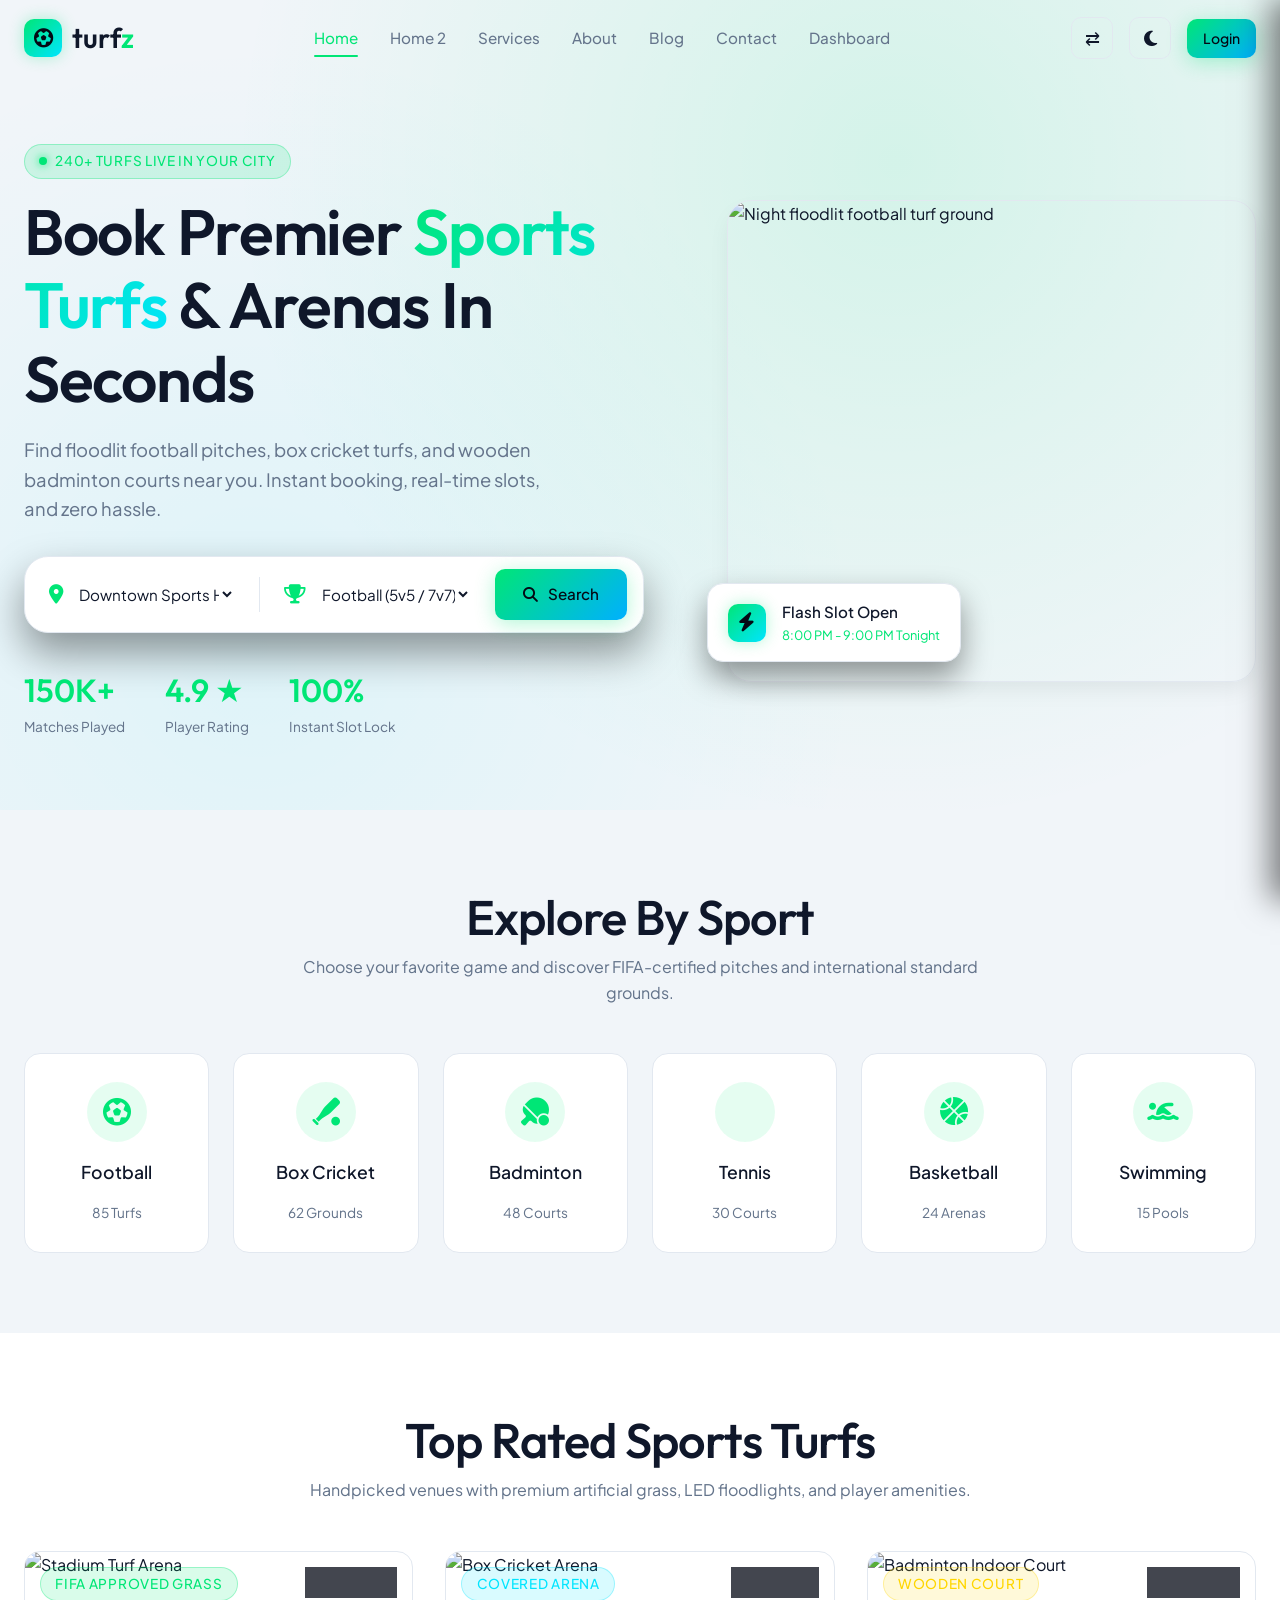
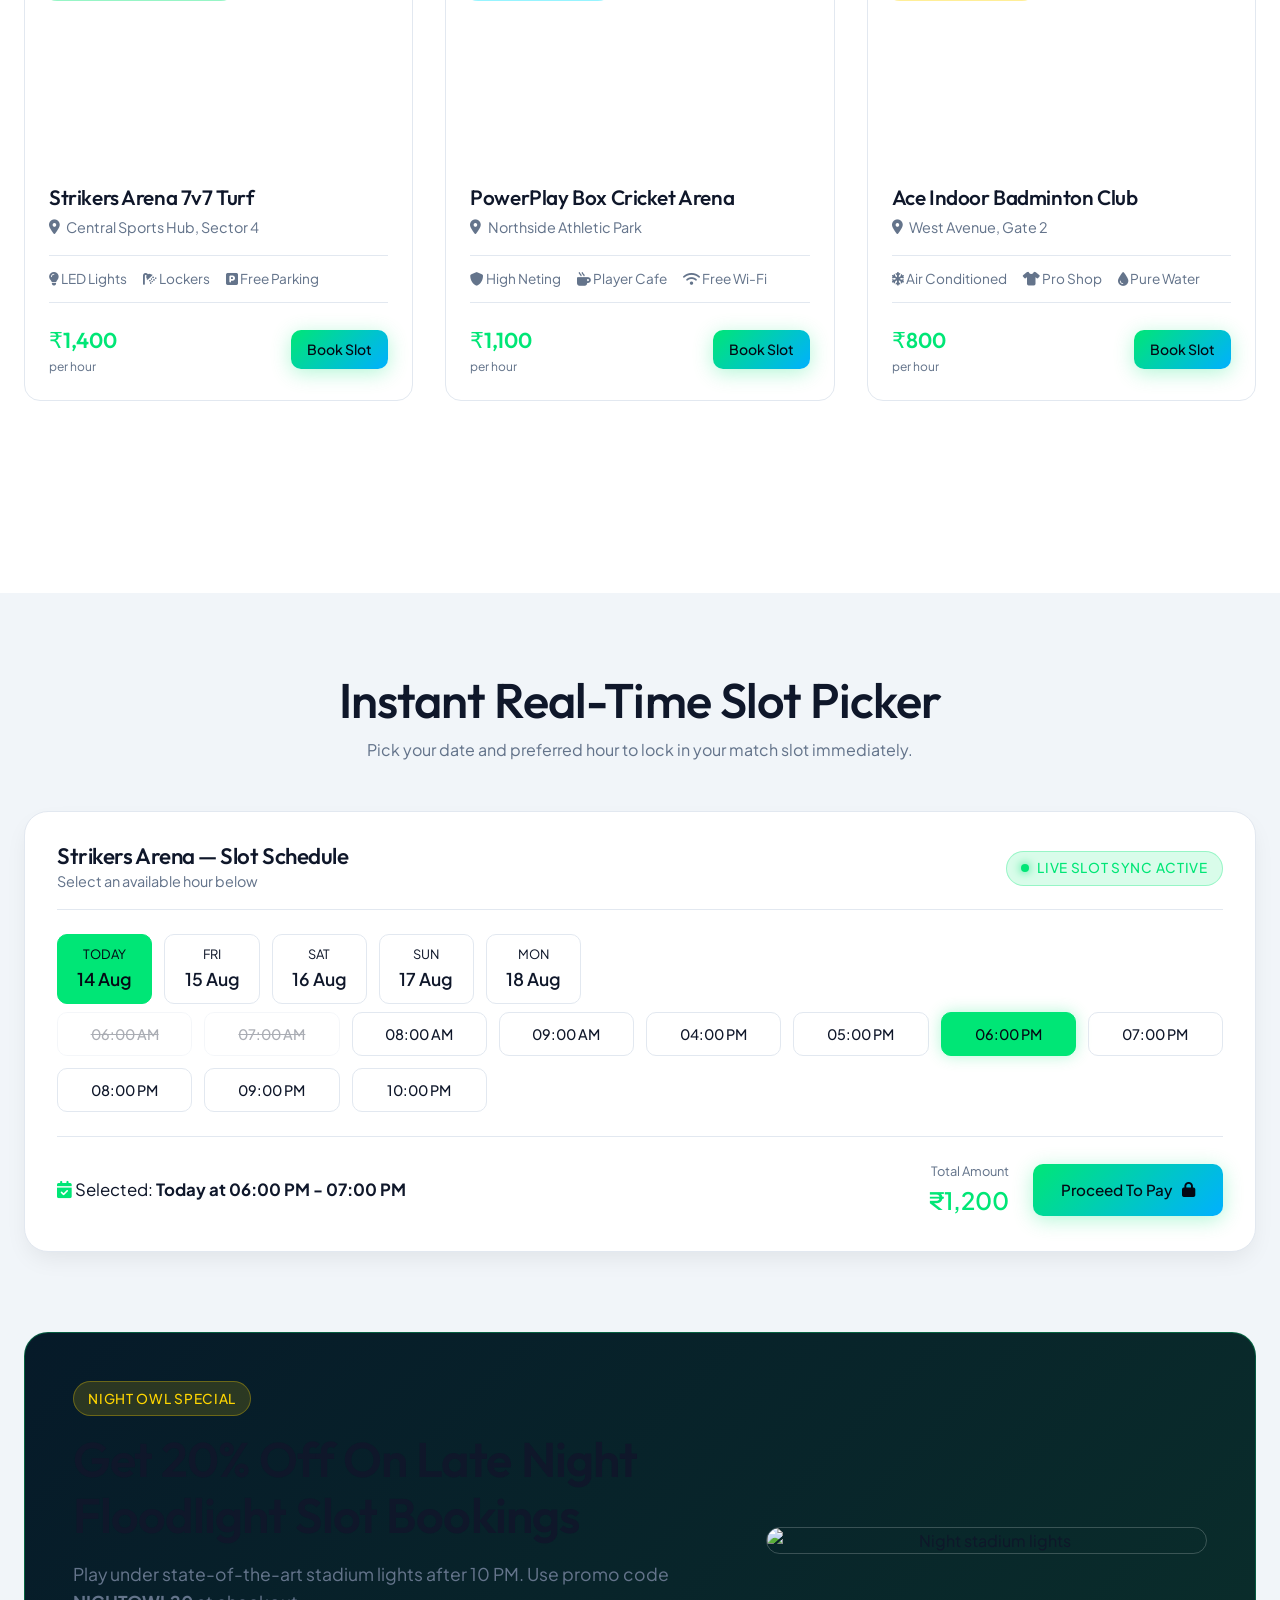
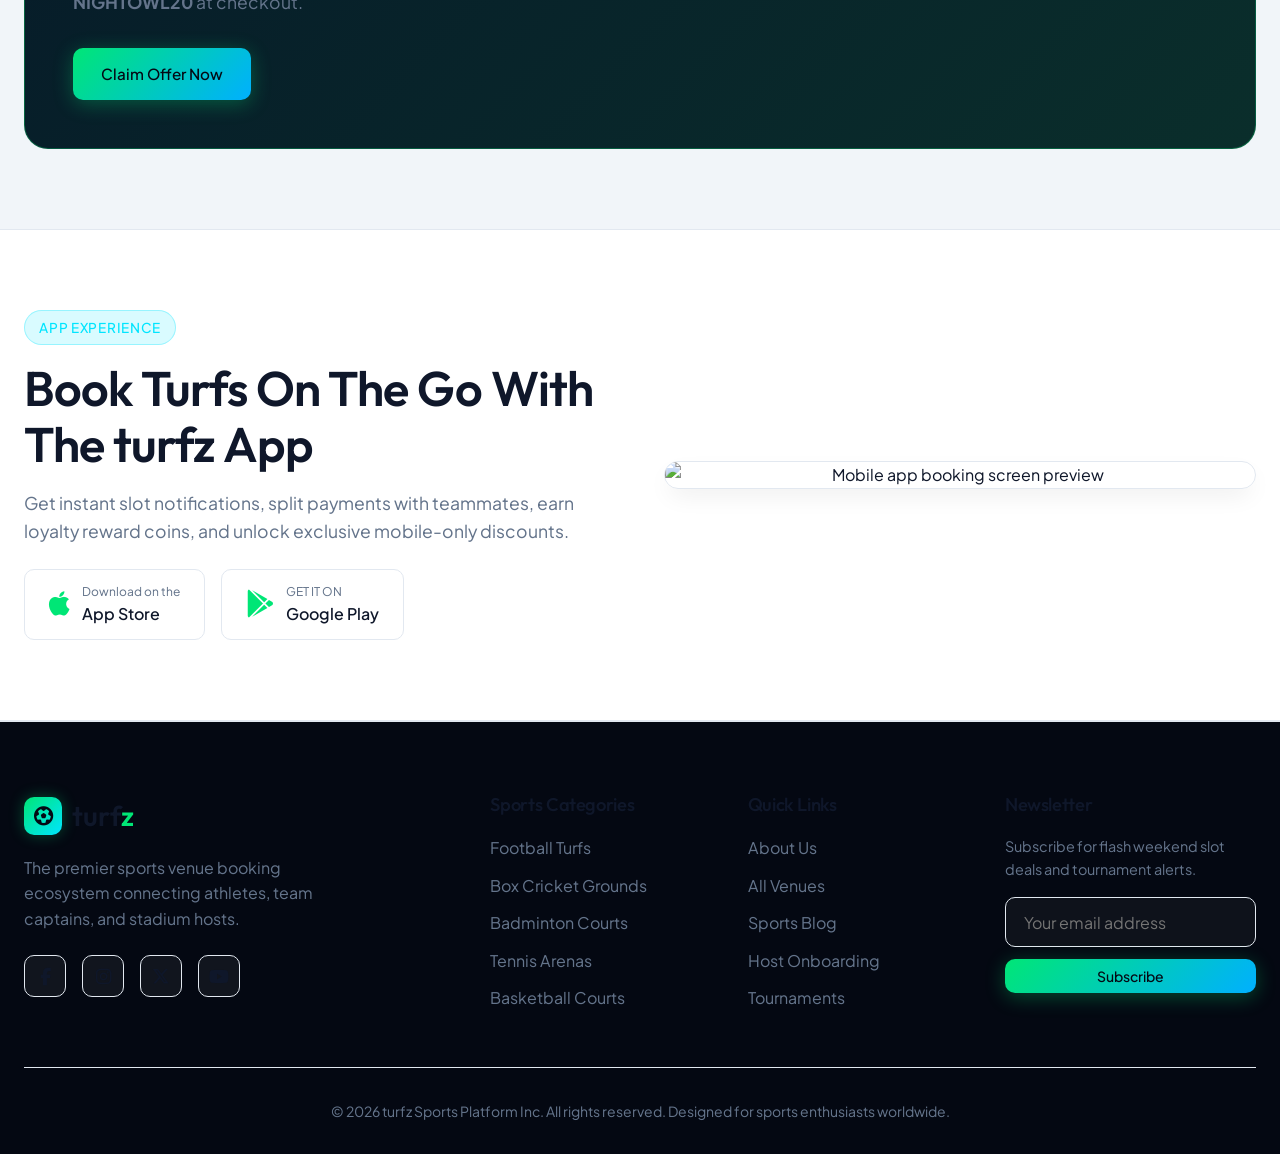
==== index.html @ 3cea8066 "Update about and blog pages with new sections and images" ====
<!DOCTYPE html>
<html lang="en" data-theme="dark">
<head>
  <meta charset="UTF-8">
  <meta name="viewport" content="width=device-width, initial-scale=1.0">
  <title>turfz — Modern Sports Venue & Turf Booking Marketplace</title>
  <meta name="description" content="Book premium sports turfs, football grounds, floodlit cricket arenas, and badminton courts instantly across your city with turfz.">
  <link rel="icon" type="image/svg+xml" href="assets/images/favicon.svg">
  <link rel="stylesheet" href="assets/css/style.css">
  <link rel="stylesheet" href="assets/css/rtl.css">
</head>
<body>

  <!-- ==========================================
       HEADER & NAVBAR (Step 4 & Step 6)
       ========================================== -->
  <header class="header">
    <div class="container navbar">
      <a href="index.html" class="logo">
        <div class="logo-icon"><i class="fa-solid fa-futbol"></i></div>
        <div class="logo-text">turf<span>z</span></div>
      </a>

      <!-- Desktop Nav (>1024px) -->
      <nav class="nav-links">
        <a href="index.html" class="nav-link active">Home</a>
        <a href="home2.html" class="nav-link">Home 2</a>
        <a href="services.html" class="nav-link">Services</a>
        <a href="about.html" class="nav-link">About</a>
        <a href="blog.html" class="nav-link">Blog</a>
        <a href="contact.html" class="nav-link">Contact</a>
        <a href="dashboard.html" class="nav-link">Dashboard</a>
      </nav>

      <!-- Desktop Right Controls -->
      <div class="nav-actions">
        <button class="icon-btn rtl-toggle-btn" aria-label="Toggle RTL Layout" title="Toggle RTL">⇄</button>
        <button class="icon-btn theme-toggle-btn header-theme-toggle" aria-label="Toggle Theme"><i class="fa-solid fa-sun"></i></button>
        <a href="login.html" class="btn btn-primary btn-sm">Login</a>
        <button class="hamburger-toggle" aria-label="Open Navigation Menu"><i class="fa-solid fa-bars"></i></button>
      </div>
    </div>
  </header>

  <!-- Mobile Drawer Overlay & Drawer (<= 1024px) -->
  <div class="drawer-overlay"></div>
  <aside class="mobile-drawer">
    <div class="drawer-header">
      <a href="index.html" class="logo">
        <div class="logo-icon"><i class="fa-solid fa-futbol"></i></div>
        <div class="logo-text">turf<span>z</span></div>
      </a>
      <button class="drawer-close" aria-label="Close Menu"><i class="fa-solid fa-xmark"></i></button>
    </div>

    <nav class="drawer-nav">
      <a href="index.html" class="nav-link active">Home</a>
      <a href="home2.html" class="nav-link">Home 2</a>
      <a href="services.html" class="nav-link">Services</a>
      <a href="about.html" class="nav-link">About</a>
      <a href="blog.html" class="nav-link">Blog</a>
      <a href="contact.html" class="nav-link">Contact</a>
      <a href="dashboard.html" class="nav-link">Dashboard</a>
      <a href="login.html" class="btn btn-primary" style="margin-top: 1rem;">Login</a>
    </nav>

    <div class="drawer-controls">
      <div class="drawer-controls-row">
        <span>RTL Direction</span>
        <button class="icon-btn rtl-toggle-btn">⇄</button>
      </div>
      <div class="drawer-controls-row">
        <span>Theme Mode</span>
        <button class="icon-btn theme-toggle-btn"><i class="fa-solid fa-sun"></i></button>
      </div>
    </div>
  </aside>

  <!-- ==========================================
       HERO SECTION (Step 9.1 & Step 11 Animation)
       ========================================== -->
  <section class="hero-section">
    <div class="container hero-grid">
      <div class="hero-content">
        <div class="badge badge-primary">
          <span class="pulsing-dot"></span> 240+ Turfs Live In Your City
        </div>
        <h1 class="hero-title">Book Premier <span>Sports Turfs</span> & Arenas In Seconds</h1>
        <p class="hero-subtext">Find floodlit football pitches, box cricket turfs, and wooden badminton courts near you. Instant booking, real-time slots, and zero hassle.</p>

        <!-- Search Bar Component -->
        <div class="hero-search-box">
          <div class="search-field">
            <i class="fa-solid fa-location-dot"></i>
            <select aria-label="Select Location">
              <option value="">Select City / Area</option>
              <option value="downtown" selected>Downtown Sports Hub</option>
              <option value="north">North Arena Zone</option>
              <option value="west">Westside Turf Park</option>
              <option value="east">Eastside Stadium</option>
            </select>
          </div>
          <div class="search-divider"></div>
          <div class="search-field">
            <i class="fa-solid fa-trophy"></i>
            <select aria-label="Select Sport">
              <option value="">Select Sport</option>
              <option value="football" selected>Football (5v5 / 7v7)</option>
              <option value="cricket">Box Cricket</option>
              <option value="badminton">Indoor Badminton</option>
              <option value="tennis">Tennis</option>
            </select>
          </div>
          <a href="services.html" class="btn btn-primary"><i class="fa-solid fa-magnifying-glass"></i> Search</a>
        </div>

        <div class="hero-stats">
          <div class="stat-item">
            <div class="stat-number">150K+</div>
            <div class="stat-label">Matches Played</div>
          </div>
          <div class="stat-item">
            <div class="stat-number">4.9 ★</div>
            <div class="stat-label">Player Rating</div>
          </div>
          <div class="stat-item">
            <div class="stat-number">100%</div>
            <div class="stat-label">Instant Slot Lock</div>
          </div>
        </div>
      </div>

      <div class="hero-visual">
        <div class="hero-image-wrapper">
          <img src="https://images.unsplash.com/photo-1574629810360-7efbbe195018?auto=format&fit=crop&w=1000&q=80" alt="Night floodlit football turf ground">
        </div>
        <div class="floating-badge-box">
          <div class="logo-icon"><i class="fa-solid fa-bolt"></i></div>
          <div>
            <div style="font-weight: 540; font-size: 0.95rem;">Flash Slot Open</div>
            <div style="font-size: 0.8rem; color: var(--primary);">8:00 PM - 9:00 PM Tonight</div>
          </div>
        </div>
      </div>
    </div>
  </section>

  <!-- ==========================================
       SPORTS CATEGORIES SECTION
       ========================================== -->
  <section class="section">
    <div class="container">
      <h2 class="section-title">Explore By Sport</h2>
      <p class="section-subtext">Choose your favorite game and discover FIFA-certified pitches and international standard grounds.</p>

      <div class="sports-grid">
        <a href="services.html?sport=football" class="sport-card">
          <div class="sport-icon"><i class="fa-solid fa-futbol"></i></div>
          <div class="sport-name">Football</div>
          <div class="sport-count">85 Turfs</div>
        </a>
        <a href="services.html?sport=cricket" class="sport-card">
          <div class="sport-icon"><i class="fa-solid fa-baseball-bat-ball"></i></div>
          <div class="sport-name">Box Cricket</div>
          <div class="sport-count">62 Grounds</div>
        </a>
        <a href="services.html?sport=badminton" class="sport-card">
          <div class="sport-icon"><i class="fa-solid fa-table-tennis-paddle-ball"></i></div>
          <div class="sport-name">Badminton</div>
          <div class="sport-count">48 Courts</div>
        </a>
        <a href="services.html?sport=tennis" class="sport-card">
          <div class="sport-icon"><i class="fa-solid fa-tennis-ball"></i></div>
          <div class="sport-name">Tennis</div>
          <div class="sport-count">30 Courts</div>
        </a>
        <a href="services.html?sport=basketball" class="sport-card">
          <div class="sport-icon"><i class="fa-solid fa-basketball"></i></div>
          <div class="sport-name">Basketball</div>
          <div class="sport-count">24 Arenas</div>
        </a>
        <a href="services.html?sport=swimming" class="sport-card">
          <div class="sport-icon"><i class="fa-solid fa-person-swimming"></i></div>
          <div class="sport-name">Swimming</div>
          <div class="sport-count">15 Pools</div>
        </a>
      </div>
    </div>
  </section>

  <!-- ==========================================
       FEATURED VENUES SECTION
       ========================================== -->
  <section class="section" style="background: var(--bg-surface);">
    <div class="container">
      <h2 class="section-title">Top Rated Sports Turfs</h2>
      <p class="section-subtext">Handpicked venues with premium artificial grass, LED floodlights, and player amenities.</p>

      <div class="venues-grid">
        <!-- Venue Card 1 -->
        <div class="venue-card">
          <div class="venue-thumb">
            <img src="https://images.unsplash.com/photo-1529900748604-07564a03e7a6?auto=format&fit=crop&w=600&q=80" alt="Stadium Turf Arena">
            <span class="badge badge-primary venue-badge-top">FIFA Approved Grass</span>
            <div class="venue-rating"><i class="fa-solid fa-star"></i> 4.9 (128)</div>
          </div>
          <div class="venue-body">
            <h3 class="venue-title">Strikers Arena 7v7 Turf</h3>
            <div class="venue-location"><i class="fa-solid fa-location-dot"></i> Central Sports Hub, Sector 4</div>
            <div class="venue-specs">
              <span><i class="fa-solid fa-lightbulb"></i> LED Lights</span>
              <span><i class="fa-solid fa-shower"></i> Lockers</span>
              <span><i class="fa-solid fa-square-parking"></i> Free Parking</span>
            </div>
            <div class="venue-footer">
              <div class="venue-price">
                <span class="price-val">₹1,400</span>
                <span class="price-unit">per hour</span>
              </div>
              <a href="dashboard.html" class="btn btn-primary btn-sm">Book Slot</a>
            </div>
          </div>
        </div>

        <!-- Venue Card 2 -->
        <div class="venue-card">
          <div class="venue-thumb">
            <img src="https://images.unsplash.com/photo-1589487391730-58f20eb2c308?auto=format&fit=crop&w=600&q=80" alt="Box Cricket Arena">
            <span class="badge badge-cyan venue-badge-top">Covered Arena</span>
            <div class="venue-rating"><i class="fa-solid fa-star"></i> 4.8 (94)</div>
          </div>
          <div class="venue-body">
            <h3 class="venue-title">PowerPlay Box Cricket Arena</h3>
            <div class="venue-location"><i class="fa-solid fa-location-dot"></i> Northside Athletic Park</div>
            <div class="venue-specs">
              <span><i class="fa-solid fa-shield"></i> High Neting</span>
              <span><i class="fa-solid fa-mug-hot"></i> Player Cafe</span>
              <span><i class="fa-solid fa-wifi"></i> Free Wi-Fi</span>
            </div>
            <div class="venue-footer">
              <div class="venue-price">
                <span class="price-val">₹1,100</span>
                <span class="price-unit">per hour</span>
              </div>
              <a href="dashboard.html" class="btn btn-primary btn-sm">Book Slot</a>
            </div>
          </div>
        </div>

        <!-- Venue Card 3 -->
        <div class="venue-card">
          <div class="venue-thumb">
            <img src="https://images.unsplash.com/photo-1626224583764-f87db24ac4ea?auto=format&fit=crop&w=600&q=80" alt="Badminton Indoor Court">
            <span class="badge badge-volt venue-badge-top">Wooden Court</span>
            <div class="venue-rating"><i class="fa-solid fa-star"></i> 4.9 (160)</div>
          </div>
          <div class="venue-body">
            <h3 class="venue-title">Ace Indoor Badminton Club</h3>
            <div class="venue-location"><i class="fa-solid fa-location-dot"></i> West Avenue, Gate 2</div>
            <div class="venue-specs">
              <span><i class="fa-solid fa-snowflake"></i> Air Conditioned</span>
              <span><i class="fa-solid fa-shirt"></i> Pro Shop</span>
              <span><i class="fa-solid fa-droplet"></i> Pure Water</span>
            </div>
            <div class="venue-footer">
              <div class="venue-price">
                <span class="price-val">₹800</span>
                <span class="price-unit">per hour</span>
              </div>
              <a href="dashboard.html" class="btn btn-primary btn-sm">Book Slot</a>
            </div>
          </div>
        </div>
      </div>

      <div style="text-align: center; margin-top: 3rem;">
        <a href="services.html" class="btn btn-secondary btn-lg">View All 240+ Turfs <i class="fa-solid fa-arrow-right"></i></a>
      </div>
    </div>
  </section>

  <!-- ==========================================
       REAL-TIME SLOT PICKER WIDGET SECTION
       ========================================== -->
  <section class="section">
    <div class="container">
      <h2 class="section-title">Instant Real-Time Slot Picker</h2>
      <p class="section-subtext">Pick your date and preferred hour to lock in your match slot immediately.</p>

      <div class="slot-picker-container">
        <div class="slot-picker-header">
          <div>
            <h3 style="font-weight: 540; font-size: 1.4rem;">Strikers Arena — Slot Schedule</h3>
            <p style="color: var(--text-muted); font-size: 0.9rem;">Select an available hour below</p>
          </div>
          <div class="badge badge-primary"><span class="pulsing-dot"></span> Live Slot Sync Active</div>
        </div>

        <div class="slot-days">
          <div class="day-chip active" data-day="Today">
            <div class="day-name">Today</div>
            <div class="day-date">14 Aug</div>
          </div>
          <div class="day-chip" data-day="Tomorrow">
            <div class="day-name">Fri</div>
            <div class="day-date">15 Aug</div>
          </div>
          <div class="day-chip" data-day="Saturday">
            <div class="day-name">Sat</div>
            <div class="day-date">16 Aug</div>
          </div>
          <div class="day-chip" data-day="Sunday">
            <div class="day-name">Sun</div>
            <div class="day-date">17 Aug</div>
          </div>
          <div class="day-chip" data-day="Monday">
            <div class="day-name">Mon</div>
            <div class="day-date">18 Aug</div>
          </div>
        </div>

        <div class="slots-grid">
          <button class="slot-btn disabled">06:00 AM</button>
          <button class="slot-btn disabled">07:00 AM</button>
          <button class="slot-btn">08:00 AM</button>
          <button class="slot-btn">09:00 AM</button>
          <button class="slot-btn">04:00 PM</button>
          <button class="slot-btn">05:00 PM</button>
          <button class="slot-btn selected" data-time="06:00 PM - 07:00 PM">06:00 PM</button>
          <button class="slot-btn">07:00 PM</button>
          <button class="slot-btn">08:00 PM</button>
          <button class="slot-btn">09:00 PM</button>
          <button class="slot-btn">10:00 PM</button>
        </div>

        <div style="display: flex; align-items: center; justify-content: space-between; flex-wrap: wrap; gap: 1rem; padding-top: 1.5rem; border-top: 1px solid var(--border-color);">
          <div class="selected-slot-summary" style="font-size: 1.05rem;">
            <i class="fa-solid fa-calendar-check" style="color: var(--primary);"></i> Selected: <strong>Today at 06:00 PM - 07:00 PM</strong>
          </div>
          <div style="display: flex; align-items: center; gap: 1.5rem;">
            <div style="text-align: right;">
              <span style="font-size: 0.8rem; color: var(--text-muted); display: block;">Total Amount</span>
              <span class="total-booking-price" style="font-size: 1.5rem; font-weight: 580; color: var(--primary);">₹1,200</span>
            </div>
            <a href="dashboard.html" class="btn btn-primary">Proceed To Pay <i class="fa-solid fa-lock"></i></a>
          </div>
        </div>
      </div>
    </div>
  </section>

  <!-- ==========================================
       PROMOTIONAL OFFER BANNER SECTION
       ========================================== -->
  <section class="section" style="padding-top: 0;">
    <div class="container">
      <div class="promo-banner">
        <div class="promo-grid">
          <div>
            <span class="badge badge-volt" style="margin-bottom: 1rem;">Night Owl Special</span>
            <h2 style="font-size: var(--size-h2); font-weight: 580; margin-bottom: 1rem;">Get 20% Off On Late Night Floodlight Slot Bookings</h2>
            <p style="color: var(--text-muted); margin-bottom: 2rem; font-size: 1.1rem;">Play under state-of-the-art stadium lights after 10 PM. Use promo code <strong>NIGHTOWL20</strong> at checkout.</p>
            <a href="services.html" class="btn btn-primary">Claim Offer Now</a>
          </div>
          <div style="text-align: center;">
            <img src="https://images.unsplash.com/photo-1508098682722-e99c43a406b2?auto=format&fit=crop&w=500&q=80" alt="Night stadium lights" style="border-radius: var(--radius); border: 1px solid rgba(255,255,255,0.2);">
          </div>
        </div>
      </div>
    </div>
  </section>

  <!-- ==========================================
       APP DOWNLOAD SHOWCASE SECTION
       ========================================== -->
  <section class="section app-section">
    <div class="container app-grid">
      <div>
        <span class="badge badge-cyan" style="margin-bottom: 1rem;">App Experience</span>
        <h2 style="font-size: var(--size-h2); font-weight: 580; margin-bottom: 1rem;">Book Turfs On The Go With The turfz App</h2>
        <p style="color: var(--text-muted); font-size: 1.1rem;">Get instant slot notifications, split payments with teammates, earn loyalty reward coins, and unlock exclusive mobile-only discounts.</p>
        
        <div class="store-btns">
          <a href="#" class="store-btn">
            <i class="fa-brands fa-apple"></i>
            <div>
              <div style="font-size: 0.75rem; color: var(--text-muted);">Download on the</div>
              <div style="font-weight: 540;">App Store</div>
            </div>
          </a>
          <a href="#" class="store-btn">
            <i class="fa-brands fa-google-play"></i>
            <div>
              <div style="font-size: 0.75rem; color: var(--text-muted);">GET IT ON</div>
              <div style="font-weight: 540;">Google Play</div>
            </div>
          </a>
        </div>
      </div>

      <div style="text-align: center;">
        <img src="https://images.unsplash.com/photo-1512941937669-90a1b58e7e9c?auto=format&fit=crop&w=600&q=80" alt="Mobile app booking screen preview" style="border-radius: var(--radius-lg); border: 1px solid var(--border-color); box-shadow: var(--shadow);">
      </div>
    </div>
  </section>

  <!-- ==========================================
       FOOTER (STEP 10)
       ========================================== -->
  <footer class="footer">
    <div class="container">
      <div class="footer-grid">
        <div>
          <a href="index.html" class="logo footer-logo">
            <div class="logo-icon"><i class="fa-solid fa-futbol"></i></div>
            <div class="logo-text">turf<span>z</span></div>
          </a>
          <p style="margin-bottom: 1.5rem; max-width: 320px;">The premier sports venue booking ecosystem connecting athletes, team captains, and stadium hosts.</p>
          <div style="display: flex; gap: 1rem;">
            <a href="#" class="icon-btn" aria-label="Facebook"><i class="fa-brands fa-facebook-f"></i></a>
            <a href="#" class="icon-btn" aria-label="Instagram"><i class="fa-brands fa-instagram"></i></a>
            <a href="#" class="icon-btn" aria-label="Twitter"><i class="fa-brands fa-x-twitter"></i></a>
            <a href="#" class="icon-btn" aria-label="YouTube"><i class="fa-brands fa-youtube"></i></a>
          </div>
        </div>

        <div class="footer-col">
          <h4>Sports Categories</h4>
          <div class="footer-links">
            <a href="services.html?sport=football">Football Turfs</a>
            <a href="services.html?sport=cricket">Box Cricket Grounds</a>
            <a href="services.html?sport=badminton">Badminton Courts</a>
            <a href="services.html?sport=tennis">Tennis Arenas</a>
            <a href="services.html?sport=basketball">Basketball Courts</a>
          </div>
        </div>

        <div class="footer-col">
          <h4>Quick Links</h4>
          <div class="footer-links">
            <a href="about.html">About Us</a>
            <a href="services.html">All Venues</a>
            <a href="blog.html">Sports Blog</a>
            <a href="contact.html">Host Onboarding</a>
            <a href="coming-soon.html">Tournaments</a>
          </div>
        </div>

        <div class="footer-col">
          <h4>Newsletter</h4>
          <p style="font-size: 0.9rem; margin-bottom: 1rem;">Subscribe for flash weekend slot deals and tournament alerts.</p>
          <form data-validate="true" style="display: flex; flex-direction: column; gap: 0.75rem;">
            <input type="email" class="form-input" placeholder="Your email address" required>
            <button type="submit" class="btn btn-primary btn-sm">Subscribe</button>
          </form>
        </div>
      </div>

      <div class="footer-bottom">
        <p>&copy; 2026 turfz Sports Platform Inc. All rights reserved. Designed for sports enthusiasts worldwide.</p>
      </div>
    </div>
  </footer>

  <script src="assets/js/main.js"></script>
</body>
</html>
---- assets/css/style.css ----
/* ==========================================================================
   turfz — Premium Modern Sports Venue Booking Marketplace
   Design System & Main Stylesheet
   ========================================================================== */

@import url('https://fonts.googleapis.com/css2?family=Outfit:wght@400;500;520;540;580&family=Plus+Jakarta+Sans:wght@400;430;460;500;520&display=swap');
@import url('https://cdnjs.cloudflare.com/ajax/libs/font-awesome/6.5.1/css/all.min.css');

:root {
  /* Brand Colors */
  --primary: #00E676;          /* Electric Turf Green */
  --primary-hover: #00C853;
  --primary-glow: rgba(0, 230, 118, 0.3);
  --secondary: #00E5FF;        /* Cyber Stadium Cyan */
  --secondary-glow: rgba(0, 229, 255, 0.25);
  --accent: #FFD600;           /* Volt Yellow */
  --danger: #FF5252;
  --success: #00E676;
  --warning: #FF9100;
  
  /* Dark Theme Base (Default) */
  --bg-main: #060A17;
  --bg-surface: #0E162B;
  --bg-card: rgba(18, 28, 54, 0.75);
  --bg-card-hover: rgba(26, 40, 75, 0.9);
  --bg-glass: rgba(14, 22, 43, 0.65);
  --border-color: rgba(255, 255, 255, 0.1);
  --border-active: var(--primary);
  
  /* Typography Colors */
  --text-main: #F8FAFC;
  --text-muted: #94A3B8;
  --text-inverse: #060A17;

  /* Typography Fonts */
  --font-heading: 'Outfit', sans-serif;
  --font-body: 'Plus Jakarta Sans', sans-serif;

  /* Typography Weights (Strictly <= 580) */
  --weight-h1: 580;
  --weight-h2: 540;
  --weight-h3: 520;
  --weight-h4: 500;
  --weight-lead: 460;
  --weight-body: 420;
  --weight-btn: 520;
  --weight-label: 470;

  /* Typography Sizes */
  --size-h1: clamp(2.5rem, 5vw, 4.25rem);
  --size-h2: clamp(2rem, 3.8vw, 3.25rem);
  --size-h3: clamp(1.5rem, 2.5vw, 2.25rem);
  --size-h4: clamp(1.25rem, 1.8vw, 1.6rem);
  --size-body: 1rem;
  --size-lead: 1.15rem;
  --size-btn: 0.95rem;
  --size-caption: 0.85rem;

  /* Spacing & Radius */
  --radius: 16px;
  --radius-sm: 10px;
  --radius-lg: 24px;
  --radius-pill: 9999px;
  --shadow: 0 12px 32px -8px rgba(0, 0, 0, 0.5);
  --shadow-glow: 0 0 25px var(--primary-glow);
  --transition: all 0.3s cubic-bezier(0.4, 0, 0.2, 1);
}

/* Light Theme Overrides */
[data-theme="light"] {
  --bg-main: #F1F5F9;
  --bg-surface: #FFFFFF;
  --bg-card: #FFFFFF;
  --bg-card-hover: #F8FAFC;
  --bg-glass: rgba(255, 255, 255, 0.85);
  --border-color: #E2E8F0;
  --border-active: var(--primary);
  --text-main: #0F172A;
  --text-muted: #64748B;
  --text-inverse: #FFFFFF;
  --shadow: 0 10px 25px -5px rgba(0, 0, 0, 0.08);
}

/* Reset & Base */
*, *::before, *::after {
  box-sizing: border-box;
  margin: 0;
  padding: 0;
}

html {
  scroll-behavior: smooth;
  font-size: 16px;
}

body {
  font-family: var(--font-body);
  background-color: var(--bg-main);
  color: var(--text-main);
  line-height: 1.6;
  font-weight: var(--weight-body);
  overflow-x: hidden;
  transition: background-color 0.3s ease, color 0.3s ease;
}

a {
  color: inherit;
  text-decoration: none;
  transition: var(--transition);
}

img {
  max-width: 100%;
  height: auto;
  display: block;
}

ul {
  list-style: none;
}

button, input, select, textarea {
  font-family: inherit;
  font-size: inherit;
  color: inherit;
  border: none;
  outline: none;
  background: none;
}

/* Global Heading & Typography Rules */
h1, h2, h3, h4, h5, h6 {
  font-family: var(--font-heading);
  line-height: 1.15;
  letter-spacing: -0.02em;
  color: var(--text-main);
}

h1 { font-size: var(--size-h1); font-weight: var(--weight-h1); }
h2 { font-size: var(--size-h2); font-weight: var(--weight-h2); }
h3 { font-size: var(--size-h3); font-weight: var(--weight-h3); }
h4 { font-size: var(--size-h4); font-weight: var(--weight-h4); }

.lead-text {
  font-size: var(--size-lead);
  font-weight: var(--weight-lead);
  color: var(--text-muted);
}

/* MANDATORY STEP 3 ALIGNMENT RULES */
.section-title {
  text-align: center !important;
  margin-bottom: 0.5rem;
}

.section-subtext {
  text-align: center !important;
  max-width: 680px;
  margin-inline: auto;
  margin-bottom: 3rem;
  color: var(--text-muted);
}

.container {
  width: 100%;
  max-width: 1280px;
  margin-inline: auto;
  padding-inline: 1.5rem;
}

/* Badge Component */
.badge {
  display: inline-flex;
  align-items: center;
  gap: 0.5rem;
  padding: 0.35rem 0.9rem;
  border-radius: var(--radius-pill);
  font-size: var(--size-caption);
  font-weight: 500;
  text-transform: uppercase;
  letter-spacing: 0.05em;
}

.badge-primary {
  background: rgba(0, 230, 118, 0.15);
  color: var(--primary);
  border: 1px solid rgba(0, 230, 118, 0.3);
}

.badge-cyan {
  background: rgba(0, 229, 255, 0.15);
  color: var(--secondary);
  border: 1px solid rgba(0, 229, 255, 0.3);
}

.badge-volt {
  background: rgba(255, 214, 0, 0.15);
  color: var(--accent);
  border: 1px solid rgba(255, 214, 0, 0.3);
}

.pulsing-dot {
  width: 8px;
  height: 8px;
  border-radius: 50%;
  background-color: var(--primary);
  box-shadow: 0 0 10px var(--primary);
  animation: pulseGlow 1.5s infinite;
}

@keyframes pulseGlow {
  0% { transform: scale(0.95); opacity: 0.7; }
  50% { transform: scale(1.2); opacity: 1; box-shadow: 0 0 15px var(--primary); }
  100% { transform: scale(0.95); opacity: 0.7; }
}

/* Buttons */
.btn {
  display: inline-flex;
  align-items: center;
  justify-content: center;
  gap: 0.65rem;
  padding: 0.85rem 1.75rem;
  border-radius: var(--radius-sm);
  font-size: var(--size-btn);
  font-weight: var(--weight-btn);
  cursor: pointer;
  transition: var(--transition);
  white-space: nowrap;
  position: relative;
  overflow: hidden;
}

.btn-primary {
  background: linear-gradient(135deg, var(--primary) 0%, #00B0FF 100%);
  color: #040914;
  box-shadow: 0 4px 20px var(--primary-glow);
}

.btn-primary:hover {
  transform: translateY(-2px);
  box-shadow: 0 8px 28px var(--primary-glow);
  color: #040914;
}

.btn-secondary {
  background: rgba(255, 255, 255, 0.06);
  color: var(--text-main);
  border: 1px solid var(--border-color);
  backdrop-filter: blur(10px);
}

.btn-secondary:hover {
  background: rgba(255, 255, 255, 0.12);
  border-color: var(--primary);
  color: var(--primary);
  transform: translateY(-2px);
}

.btn-outline {
  border: 1.5px solid var(--primary);
  color: var(--primary);
}

.btn-outline:hover {
  background: var(--primary);
  color: #040914;
  transform: translateY(-2px);
}

.btn-sm {
  padding: 0.5rem 1rem;
  font-size: 0.875rem;
}

.btn-lg {
  padding: 1.1rem 2.25rem;
  font-size: 1.05rem;
}

/* ==========================================================================
   NAVBAR & HEADER (STEP 4 & STEP 6)
   ========================================================================== */
.header {
  position: fixed;
  top: 0;
  left: 0;
  width: 100%;
  z-index: 1000;
  padding-block: 1rem;
  transition: var(--transition);
}

.header.scrolled {
  background: var(--bg-glass);
  backdrop-filter: blur(16px);
  -webkit-backdrop-filter: blur(16px);
  border-bottom: 1px solid var(--border-color);
  padding-block: 0.75rem;
  box-shadow: var(--shadow);
}

.navbar {
  display: flex;
  align-items: center;
  justify-content: space-between;
}

.logo {
  display: flex;
  align-items: center;
  gap: 0.6rem;
  font-family: var(--font-heading);
  font-size: 1.75rem;
  font-weight: 580;
  color: var(--text-main);
}

.logo-icon {
  width: 38px;
  height: 38px;
  background: linear-gradient(135deg, var(--primary), var(--secondary));
  border-radius: 10px;
  display: flex;
  align-items: center;
  justify-content: center;
  color: #040914;
  font-size: 1.2rem;
  box-shadow: 0 0 15px var(--primary-glow);
}

.logo-text span {
  color: var(--primary);
}

/* Nav Links - Desktop > 1024px */
.nav-links {
  display: flex;
  align-items: center;
  gap: 2rem;
}

.nav-link {
  font-size: var(--size-btn);
  font-weight: var(--weight-label);
  color: var(--text-muted);
  position: relative;
  padding-block: 0.25rem;
}

.nav-link:hover, .nav-link.active {
  color: var(--primary);
}

.nav-link::after {
  content: '';
  position: absolute;
  bottom: -2px;
  left: 0;
  width: 0%;
  height: 2px;
  background: var(--primary);
  transition: var(--transition);
  border-radius: 2px;
}

.nav-link:hover::after, .nav-link.active::after {
  width: 100%;
}

.nav-actions {
  display: flex;
  align-items: center;
  gap: 1rem;
}

/* Utility Icons (Theme & RTL) */
.icon-btn {
  width: 42px;
  height: 42px;
  border-radius: var(--radius-sm);
  background: rgba(255, 255, 255, 0.05);
  border: 1px solid var(--border-color);
  color: var(--text-main);
  display: flex;
  align-items: center;
  justify-content: center;
  cursor: pointer;
  font-size: 1.1rem;
  transition: var(--transition);
}

.icon-btn:hover {
  background: rgba(255, 255, 255, 0.12);
  border-color: var(--primary);
  color: var(--primary);
}

/* Hamburger Toggle Icon (<= 1024px) */
.hamburger-toggle {
  display: none;
  font-size: 1.5rem;
  cursor: pointer;
  background: none;
  border: none;
  color: var(--text-main);
  padding: 0.5rem;
}

/* Hamburger Drawer Overlay */
.drawer-overlay {
  position: fixed;
  inset: 0;
  background: rgba(4, 9, 20, 0.75);
  backdrop-filter: blur(8px);
  z-index: 1050;
  opacity: 0;
  visibility: hidden;
  transition: var(--transition);
}

.drawer-overlay.open {
  opacity: 1;
  visibility: visible;
}

/* Mobile Slide Drawer */
.mobile-drawer {
  position: fixed;
  top: 0;
  right: -320px;
  width: 320px;
  height: 100vh;
  background: var(--bg-surface);
  border-left: 1px solid var(--border-color);
  z-index: 1100;
  padding: 2rem 1.5rem;
  display: flex;
  flex-direction: column;
  justify-content: space-between;
  transition: right 0.35s cubic-bezier(0.4, 0, 0.2, 1);
  box-shadow: -10px 0 30px rgba(0, 0, 0, 0.5);
}

.mobile-drawer.open {
  right: 0;
}

.drawer-header {
  display: flex;
  align-items: center;
  justify-content: space-between;
  margin-bottom: 2rem;
  padding-bottom: 1rem;
  border-bottom: 1px solid var(--border-color);
}

.drawer-close {
  width: 36px;
  height: 36px;
  border-radius: 50%;
  background: rgba(255, 255, 255, 0.05);
  display: flex;
  align-items: center;
  justify-content: center;
  cursor: pointer;
  color: var(--text-main);
}

.drawer-nav {
  display: flex;
  flex-direction: column;
  gap: 1rem;
}

.drawer-nav .nav-link {
  font-size: 1.15rem;
  padding-block: 0.6rem;
  min-height: 44px;
  display: flex;
  align-items: center;
}

.drawer-controls {
  margin-top: auto;
  padding-top: 1.5rem;
  border-top: 1px solid var(--border-color);
  display: flex;
  flex-direction: column;
  gap: 1rem;
}

.drawer-controls-row {
  display: flex;
  align-items: center;
  justify-content: space-between;
}

/* ==========================================================================
   CARDS & SECTIONS SYSTEM (STEP 3 & STEP 9)
   ========================================================================== */
.section {
  padding-block: 5rem;
  position: relative;
}

.glass-card {
  background: var(--bg-card);
  border: 1px solid var(--border-color);
  border-radius: var(--radius);
  padding: 1.75rem;
  backdrop-filter: blur(12px);
  -webkit-backdrop-filter: blur(12px);
  transition: var(--transition);
  display: flex;
  flex-direction: column;
  height: 100%;
}

.glass-card:hover {
  background: var(--bg-card-hover);
  border-color: rgba(0, 230, 118, 0.4);
  transform: translateY(-4px);
  box-shadow: 0 15px 35px -10px rgba(0, 0, 0, 0.5), var(--shadow-glow);
}

/* ==========================================================================
   HERO SECTION (STEP 9.1 & STEP 11)
   ========================================================================== */
.hero-section {
  min-height: 90vh;
  padding-top: 8.5rem;
  padding-bottom: 4rem;
  display: flex;
  align-items: center;
  position: relative;
  overflow: hidden;
  background: radial-gradient(circle at 70% 20%, rgba(0, 230, 118, 0.12) 0%, rgba(6, 10, 23, 0) 60%),
              radial-gradient(circle at 20% 80%, rgba(0, 229, 255, 0.08) 0%, rgba(6, 10, 23, 0) 50%);
}

.hero-grid {
  display: grid;
  grid-template-columns: 1.1fr 0.9fr;
  gap: 3.5rem;
  align-items: center;
}

.hero-content {
  animation: fadeInUp 0.8s ease forwards;
}

.hero-title {
  margin-block: 1rem 1.25rem;
}

.hero-title span {
  background: linear-gradient(135deg, var(--primary) 0%, var(--secondary) 100%);
  -webkit-background-clip: text;
  -webkit-text-fill-color: transparent;
}

.hero-subtext {
  font-size: var(--size-lead);
  color: var(--text-muted);
  margin-bottom: 2rem;
  max-width: 540px;
}

/* Search Bar Component */
.hero-search-box {
  background: var(--bg-surface);
  border: 1px solid var(--border-color);
  border-radius: var(--radius-lg);
  padding: 0.75rem 1rem;
  display: flex;
  align-items: center;
  gap: 1rem;
  box-shadow: 0 20px 40px rgba(0, 0, 0, 0.4);
  max-width: 620px;
  margin-bottom: 2rem;
}

.search-field {
  display: flex;
  align-items: center;
  gap: 0.75rem;
  flex: 1;
  padding-inline: 0.5rem;
}

.search-field i {
  color: var(--primary);
  font-size: 1.2rem;
}

.search-field select,
.search-field input {
  width: 100%;
  font-size: 0.95rem;
}

.search-divider {
  width: 1px;
  height: 35px;
  background: var(--border-color);
}

.hero-stats {
  display: flex;
  align-items: center;
  gap: 2.5rem;
}

.stat-item {
  display: flex;
  flex-direction: column;
}

.stat-number {
  font-family: var(--font-heading);
  font-size: 2rem;
  font-weight: 580;
  color: var(--primary);
}

.stat-label {
  font-size: var(--size-caption);
  color: var(--text-muted);
}

.hero-visual {
  position: relative;
}

.hero-image-wrapper {
  position: relative;
  border-radius: var(--radius-lg);
  overflow: hidden;
  box-shadow: var(--shadow);
  border: 1px solid var(--border-color);
}

.hero-image-wrapper img {
  width: 100%;
  height: 480px;
  object-fit: cover;
  transition: transform 0.5s ease;
}

.hero-image-wrapper:hover img {
  transform: scale(1.03);
}

.floating-badge-box {
  position: absolute;
  bottom: 20px;
  left: -20px;
  background: var(--bg-surface);
  border: 1px solid var(--border-color);
  padding: 1rem 1.25rem;
  border-radius: var(--radius);
  display: flex;
  align-items: center;
  gap: 1rem;
  box-shadow: 0 15px 30px rgba(0, 0, 0, 0.4);
  backdrop-filter: blur(10px);
  animation: floatAnim 4s ease-in-out infinite;
}

@keyframes floatAnim {
  0%, 100% { transform: translateY(0); }
  50% { transform: translateY(-10px); }
}

/* ==========================================================================
   SPORTS CATEGORIES GRID
   ========================================================================== */
.sports-grid {
  display: grid;
  grid-template-columns: repeat(auto-fit, minmax(180px, 1fr));
  gap: 1.5rem;
}

.sport-card {
  background: var(--bg-card);
  border: 1px solid var(--border-color);
  border-radius: var(--radius);
  padding: 1.75rem 1.25rem;
  text-align: center;
  display: flex;
  flex-direction: column;
  align-items: center;
  justify-content: center;
  gap: 1rem;
  cursor: pointer;
  transition: var(--transition);
}

.sport-card:hover {
  background: var(--bg-card-hover);
  border-color: var(--primary);
  transform: translateY(-6px);
  box-shadow: var(--shadow-glow);
}

.sport-icon {
  width: 60px;
  height: 60px;
  border-radius: 50%;
  background: rgba(0, 230, 118, 0.1);
  color: var(--primary);
  display: flex;
  align-items: center;
  justify-content: center;
  font-size: 1.75rem;
  transition: var(--transition);
}

.sport-card:hover .sport-icon {
  background: var(--primary);
  color: #040914;
  transform: scale(1.1);
}

.sport-name {
  font-size: 1.1rem;
  font-weight: 540;
}

.sport-count {
  font-size: 0.85rem;
  color: var(--text-muted);
}

/* ==========================================================================
   VENUE LISTINGS & CARDS
   ========================================================================== */
.venues-grid {
  display: grid;
  grid-template-columns: repeat(auto-fit, minmax(320px, 1fr));
  gap: 2rem;
}

.venue-card {
  background: var(--bg-card);
  border: 1px solid var(--border-color);
  border-radius: var(--radius);
  overflow: hidden;
  display: flex;
  flex-direction: column;
  transition: var(--transition);
  height: 100%;
}

.venue-card:hover {
  border-color: var(--primary);
  transform: translateY(-6px);
  box-shadow: 0 15px 35px rgba(0, 0, 0, 0.4), var(--shadow-glow);
}

.venue-thumb {
  position: relative;
  height: 210px;
  overflow: hidden;
}

.venue-thumb img {
  width: 100%;
  height: 100%;
  object-fit: cover;
  transition: transform 0.5s ease;
}

.venue-card:hover .venue-thumb img {
  transform: scale(1.05);
}

.venue-badge-top {
  position: absolute;
  top: 15px;
  left: 15px;
}

.venue-rating {
  position: absolute;
  top: 15px;
  right: 15px;
  background: rgba(4, 9, 20, 0.75);
  backdrop-filter: blur(8px);
  padding: 0.3rem 0.6rem;
  border-radius: var(--radius-pill);
  font-size: 0.85rem;
  font-weight: 520;
  color: #FFD600;
  display: flex;
  align-items: center;
  gap: 0.3rem;
}

.venue-body {
  padding: 1.5rem;
  display: flex;
  flex-direction: column;
  flex: 1;
}

.venue-title {
  font-size: 1.3rem;
  font-weight: 540;
  margin-bottom: 0.4rem;
}

.venue-location {
  font-size: 0.9rem;
  color: var(--text-muted);
  display: flex;
  align-items: center;
  gap: 0.4rem;
  margin-bottom: 1rem;
}

.venue-specs {
  display: flex;
  align-items: center;
  gap: 1rem;
  padding-block: 0.75rem;
  border-block: 1px solid var(--border-color);
  margin-bottom: 1.25rem;
  font-size: 0.85rem;
  color: var(--text-muted);
}

.venue-footer {
  margin-top: auto;
  display: flex;
  align-items: center;
  justify-content: space-between;
}

.venue-price {
  display: flex;
  flex-direction: column;
}

.price-val {
  font-family: var(--font-heading);
  font-size: 1.35rem;
  font-weight: 580;
  color: var(--primary);
}

.price-unit {
  font-size: 0.75rem;
  color: var(--text-muted);
}

/* ==========================================================================
   INTERACTIVE REAL-TIME SLOT MATRIX PICKER
   ========================================================================== */
.slot-picker-container {
  background: var(--bg-surface);
  border: 1px solid var(--border-color);
  border-radius: var(--radius-lg);
  padding: 2rem;
  box-shadow: var(--shadow);
}

.slot-picker-header {
  display: flex;
  align-items: center;
  justify-content: space-between;
  flex-wrap: wrap;
  gap: 1rem;
  margin-bottom: 1.5rem;
  padding-bottom: 1rem;
  border-bottom: 1px solid var(--border-color);
}

.slot-days {
  display: flex;
  gap: 0.75rem;
  overflow-x: auto;
  padding-bottom: 0.5rem;
}

.day-chip {
  padding: 0.6rem 1.2rem;
  border-radius: var(--radius-sm);
  background: rgba(255, 255, 255, 0.05);
  border: 1px solid var(--border-color);
  cursor: pointer;
  text-align: center;
  min-width: 90px;
  transition: var(--transition);
}

.day-chip:hover, .day-chip.active {
  background: var(--primary);
  color: #040914;
  border-color: var(--primary);
}

.day-chip .day-name { font-size: 0.8rem; text-transform: uppercase; }
.day-chip .day-date { font-size: 1.1rem; font-weight: 580; }

.slots-grid {
  display: grid;
  grid-template-columns: repeat(auto-fill, minmax(120px, 1fr));
  gap: 0.75rem;
  margin-bottom: 1.5rem;
}

.slot-btn {
  padding: 0.75rem 0.5rem;
  border-radius: var(--radius-sm);
  background: rgba(255, 255, 255, 0.04);
  border: 1px solid var(--border-color);
  text-align: center;
  cursor: pointer;
  font-size: 0.9rem;
  font-weight: 500;
  transition: var(--transition);
}

.slot-btn:hover:not(.disabled) {
  border-color: var(--primary);
  color: var(--primary);
  background: rgba(0, 230, 118, 0.1);
}

.slot-btn.selected {
  background: var(--primary);
  color: #040914;
  border-color: var(--primary);
  box-shadow: 0 0 15px var(--primary-glow);
}

.slot-btn.disabled {
  opacity: 0.35;
  cursor: not-allowed;
  text-decoration: line-through;
  background: rgba(255, 255, 255, 0.01);
}

/* ==========================================================================
   COMMUNITY & PROMO BANNERS
   ========================================================================== */
.promo-banner {
  background: linear-gradient(135deg, #061A29 0%, #0A2E2B 100%);
  border: 1px solid rgba(0, 230, 118, 0.3);
  border-radius: var(--radius-lg);
  padding: 3rem;
  position: relative;
  overflow: hidden;
}

.promo-grid {
  display: grid;
  grid-template-columns: 1.2fr 0.8fr;
  gap: 2rem;
  align-items: center;
}

/* ==========================================================================
   APP DOWNLOAD & MOBILE UX
   ========================================================================== */
.app-section {
  background: var(--bg-surface);
  border-block: 1px solid var(--border-color);
}

.app-grid {
  display: grid;
  grid-template-columns: 1fr 1fr;
  gap: 3rem;
  align-items: center;
}

.store-btns {
  display: flex;
  gap: 1rem;
  margin-top: 1.5rem;
}

.store-btn {
  display: inline-flex;
  align-items: center;
  gap: 0.75rem;
  padding: 0.75rem 1.5rem;
  border-radius: var(--radius-sm);
  background: rgba(255, 255, 255, 0.08);
  border: 1px solid var(--border-color);
  color: var(--text-main);
  transition: var(--transition);
}

.store-btn:hover {
  background: rgba(255, 255, 255, 0.15);
  border-color: var(--primary);
}

.store-btn i { font-size: 1.75rem; color: var(--primary); }

/* ==========================================================================
   AUTHENTICATION PAGES (STEP 9.7 & 9.8) - NO THEME TOGGLE, NO BACK TO HOME
   ========================================================================== */
.auth-page {
  min-height: 100vh;
  display: flex;
  align-items: center;
  justify-content: center;
  background: radial-gradient(circle at center, rgba(0, 230, 118, 0.1) 0%, rgba(6, 10, 23, 1) 70%);
  padding: 2rem 1rem;
}

.auth-card {
  width: 100%;
  max-width: 440px;
  background: var(--bg-surface);
  border: 1px solid var(--border-color);
  border-radius: var(--radius-lg);
  padding: 2.5rem 2rem;
  box-shadow: 0 25px 50px rgba(0, 0, 0, 0.6);
  text-align: center;
}

.auth-logo {
  display: inline-flex;
  margin-bottom: 1.5rem;
}

.form-group {
  margin-bottom: 1.25rem;
  text-align: left;
}

.form-label {
  display: block;
  font-size: var(--size-caption);
  font-weight: var(--weight-label);
  margin-bottom: 0.4rem;
  color: var(--text-muted);
}

.form-input {
  width: 100%;
  padding: 0.85rem 1.1rem;
  border-radius: var(--radius-sm);
  background: rgba(255, 255, 255, 0.04);
  border: 1px solid var(--border-color);
  color: var(--text-main);
  transition: var(--transition);
}

.form-input:focus {
  border-color: var(--primary);
  background: rgba(255, 255, 255, 0.07);
  box-shadow: 0 0 15px var(--primary-glow);
}

.auth-divider {
  display: flex;
  align-items: center;
  gap: 1rem;
  margin-block: 1.5rem;
  color: var(--text-muted);
  font-size: 0.85rem;
}

.auth-divider::before, .auth-divider::after {
  content: '';
  flex: 1;
  height: 1px;
  background: var(--border-color);
}

.social-auth-btns {
  display: flex;
  flex-direction: column;
  gap: 0.75rem;
  margin-bottom: 1.5rem;
}

.social-btn {
  width: 100%;
  display: flex;
  align-items: center;
  justify-content: center;
  gap: 0.75rem;
  padding: 0.75rem;
  border-radius: var(--radius-sm);
  background: rgba(255, 255, 255, 0.05);
  border: 1px solid var(--border-color);
  color: var(--text-main);
  font-size: 0.95rem;
  cursor: pointer;
  transition: var(--transition);
}

.social-btn:hover {
  background: rgba(255, 255, 255, 0.1);
  border-color: var(--primary);
}

/* ==========================================================================
   DASHBOARD LAYOUT (STEP 9.9)
   ========================================================================== */
.dashboard-layout {
  display: flex;
  min-height: 100vh;
  padding-top: 5rem;
}

.dashboard-sidebar {
  width: 280px;
  background: var(--bg-surface);
  border-right: 1px solid var(--border-color);
  padding: 2rem 1.25rem;
  display: flex;
  flex-direction: column;
  justify-content: space-between;
}

.dash-nav {
  display: flex;
  flex-direction: column;
  gap: 0.5rem;
}

.dash-nav-item {
  display: flex;
  align-items: center;
  gap: 0.85rem;
  padding: 0.85rem 1.1rem;
  border-radius: var(--radius-sm);
  color: var(--text-muted);
  cursor: pointer;
  transition: var(--transition);
  font-weight: 500;
}

.dash-nav-item:hover, .dash-nav-item.active {
  background: rgba(0, 230, 118, 0.12);
  color: var(--primary);
}

.dashboard-content {
  flex: 1;
  padding: 2.5rem;
  background: var(--bg-main);
  overflow-y: auto;
}

.kpi-grid {
  display: grid;
  grid-template-columns: repeat(auto-fit, minmax(220px, 1fr));
  gap: 1.5rem;
  margin-bottom: 2.5rem;
}

.kpi-card {
  background: var(--bg-surface);
  border: 1px solid var(--border-color);
  border-radius: var(--radius);
  padding: 1.5rem;
  display: flex;
  align-items: center;
  gap: 1.25rem;
}

.kpi-icon {
  width: 54px;
  height: 54px;
  border-radius: 14px;
  background: rgba(0, 230, 118, 0.15);
  color: var(--primary);
  display: flex;
  align-items: center;
  justify-content: center;
  font-size: 1.5rem;
}

/* ==========================================================================
   FOOTER (STEP 10)
   ========================================================================== */
.footer {
  background: #040812;
  border-top: 1px solid var(--border-color);
  padding-top: 4.5rem;
  padding-bottom: 2rem;
  color: var(--text-muted);
}

.footer-grid {
  display: grid;
  grid-template-columns: 2fr 1fr 1fr 1.2fr;
  gap: 3rem;
  margin-bottom: 3.5rem;
}

.footer-logo {
  margin-bottom: 1rem;
}

.footer-col h4 {
  font-size: 1.15rem;
  font-weight: 540;
  color: var(--text-main);
  margin-bottom: 1.25rem;
}

.footer-links {
  display: flex;
  flex-direction: column;
  gap: 0.75rem;
}

.footer-links a:hover {
  color: var(--primary);
}

.footer-bottom {
  padding-top: 2rem;
  border-top: 1px solid var(--border-color);
  text-align: center;
  font-size: 0.875rem;
}

/* Keyframe Entrance Animations */
@keyframes fadeInUp {
  from { opacity: 0; transform: translateY(30px); }
  to { opacity: 1; transform: translateY(0); }
}

/* ==========================================================================
   STEP 7 — RESPONSIVE BREAKPOINTS (CRITICAL RULE)
   ========================================================================== */
@media (max-width: 1024px) {
  /* Hide Desktop Horizontal Navbar Links & Theme Toggle in Header */
  .nav-links { display: none; }
  .header-theme-toggle { display: none; }
  .hamburger-toggle { display: block; }
  
  .hero-grid { grid-template-columns: 1fr; text-align: center; }
  .hero-subtext { margin-inline: auto; }
  .hero-search-box { margin-inline: auto; flex-direction: column; }
  .search-divider { display: none; }
  .hero-stats { justify-content: center; }
  
  .footer-grid { grid-template-columns: 1fr 1fr; }
  .dashboard-layout { flex-direction: column; }
  .dashboard-sidebar { width: 100%; border-right: none; border-bottom: 1px solid var(--border-color); }
}

@media (max-width: 768px) {
  .section { padding-block: 3.5rem; }
  .venues-grid { grid-template-columns: 1fr; }
  .promo-grid { grid-template-columns: 1fr; }
  .app-grid { grid-template-columns: 1fr; }
  .footer-grid { grid-template-columns: 1fr; text-align: center; }
  .footer-col h4 { margin-inline: auto; }
}

@media (max-width: 360px) {
  .container { padding-inline: 1rem; }
  .btn { width: 100%; }
  .mobile-drawer { width: 100%; }
}
---- assets/css/rtl.css ----
/* ==========================================================================
   turfz — RTL Layout Overrides (Step 5)
   ========================================================================== */

[dir="rtl"], body.rtl {
  direction: rtl;
  text-align: right;
}

[dir="rtl"] .section-title,
[dir="rtl"] .section-subtext {
  text-align: center !important;
}

/* Mobile Hamburger Drawer Slides from LEFT in RTL */
[dir="rtl"] .mobile-drawer {
  right: auto;
  left: -320px;
  border-left: none;
  border-right: 1px solid var(--border-color);
  box-shadow: 10px 0 30px rgba(0, 0, 0, 0.5);
  transition: left 0.35s cubic-bezier(0.4, 0, 0.2, 1);
}

[dir="rtl"] .mobile-drawer.open {
  left: 0;
  right: auto;
}

@media (max-width: 360px) {
  [dir="rtl"] .mobile-drawer {
    left: -100%;
  }
}

/* RTL Icon Flipping & Badge Adjustments */
[dir="rtl"] .venue-badge-top {
  left: auto;
  right: 15px;
}

[dir="rtl"] .venue-rating {
  right: auto;
  left: 15px;
}

[dir="rtl"] .floating-badge-box {
  left: auto;
  right: -20px;
}

[dir="rtl"] .dashboard-sidebar {
  border-right: none;
  border-left: 1px solid var(--border-color);
}

[dir="rtl"] .form-group {
  text-align: right;
}

[dir="rtl"] .i-flip-rtl {
  transform: scaleX(-1);
}
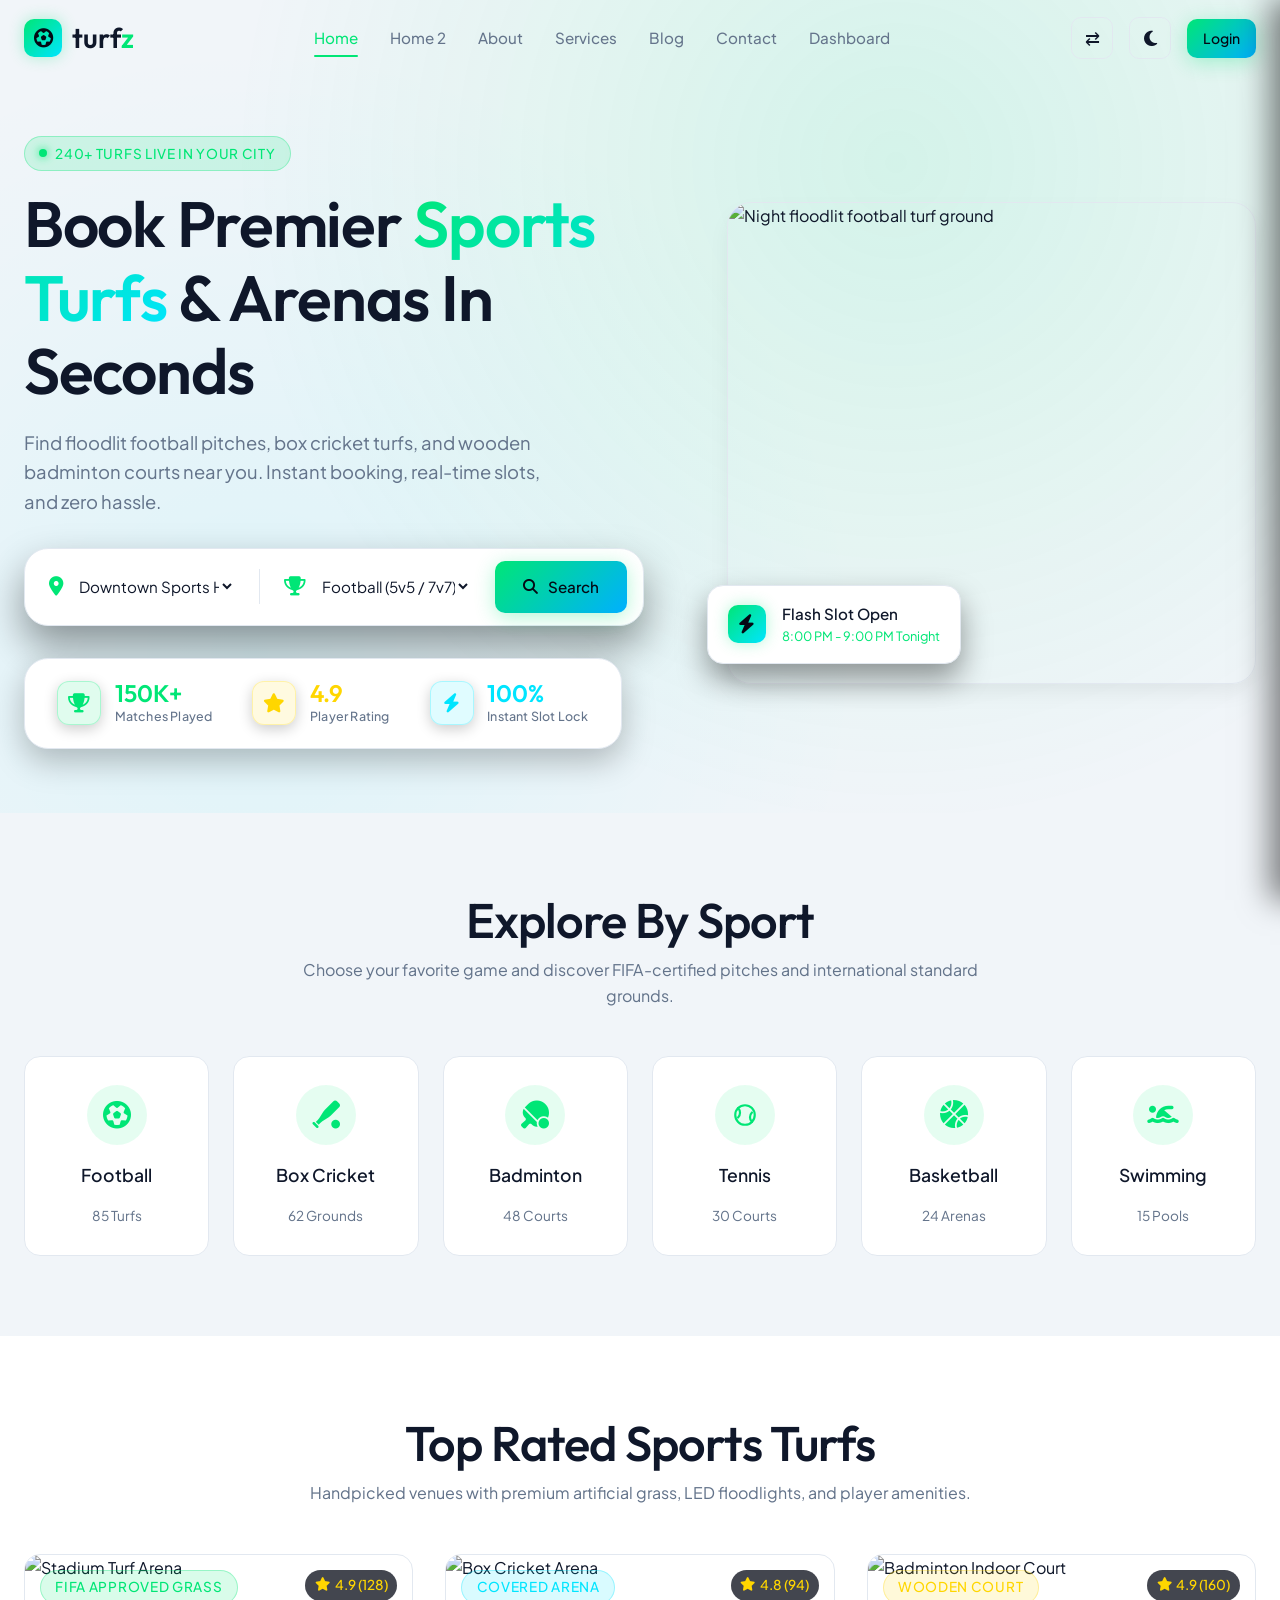
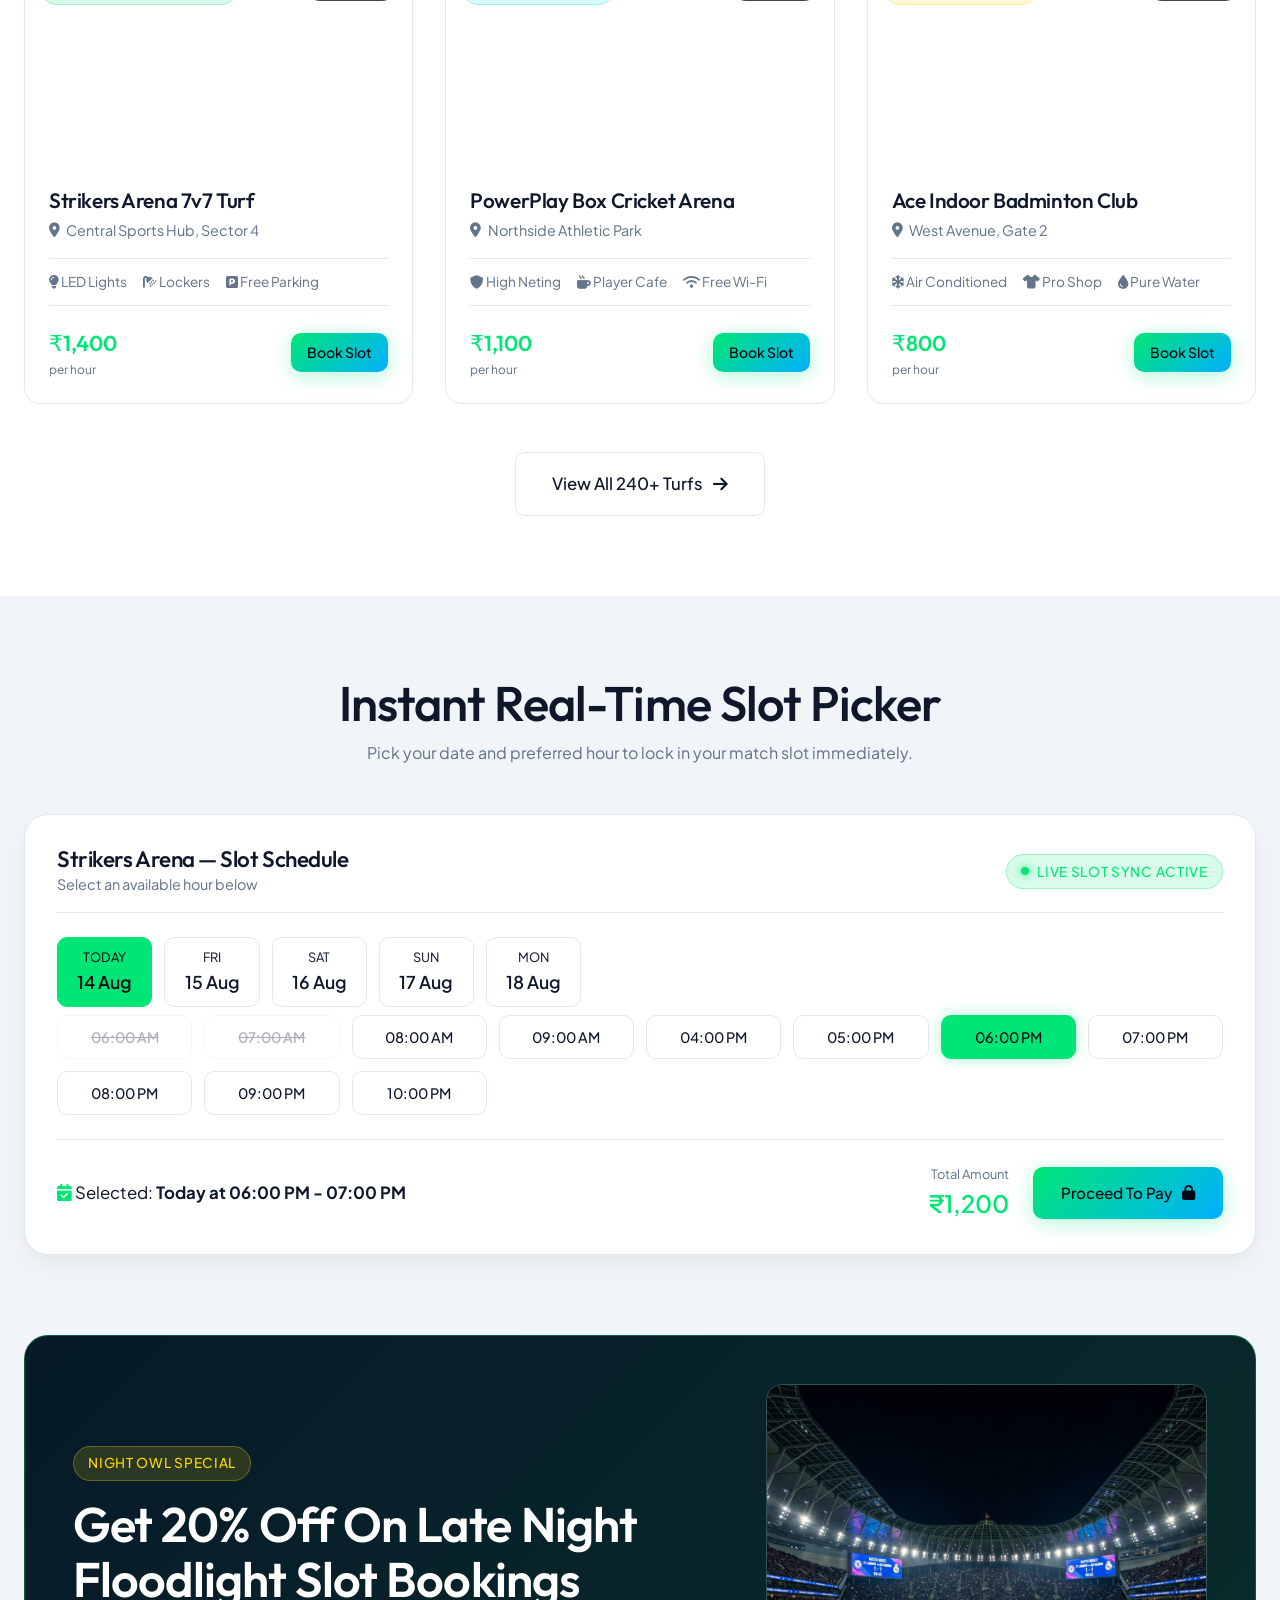
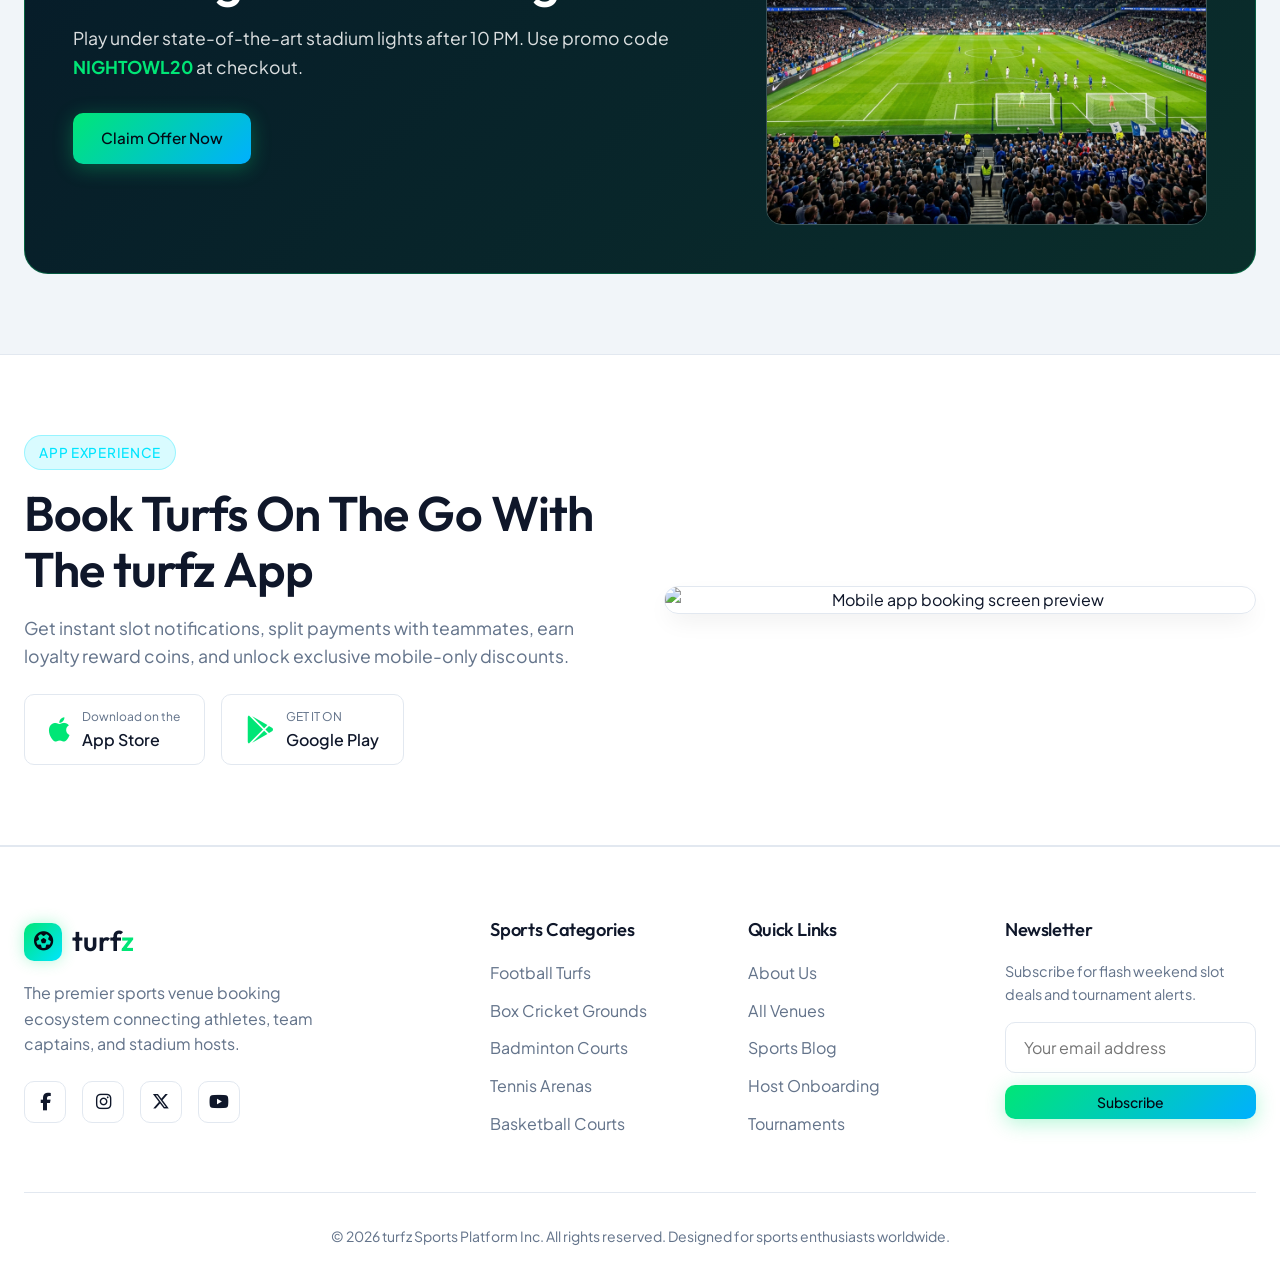
==== commit 930a32b8: "add the css" ====
--- a/index.html
+++ b/index.html
@@ -25,8 +25,8 @@
       <nav class="nav-links">
         <a href="index.html" class="nav-link active">Home</a>
         <a href="home2.html" class="nav-link">Home 2</a>
+        <a href="about.html" class="nav-link">About</a>
         <a href="services.html" class="nav-link">Services</a>
-        <a href="about.html" class="nav-link">About</a>
         <a href="blog.html" class="nav-link">Blog</a>
         <a href="contact.html" class="nav-link">Contact</a>
         <a href="dashboard.html" class="nav-link">Dashboard</a>
@@ -56,8 +56,8 @@
     <nav class="drawer-nav">
       <a href="index.html" class="nav-link active">Home</a>
       <a href="home2.html" class="nav-link">Home 2</a>
+      <a href="about.html" class="nav-link">About</a>
       <a href="services.html" class="nav-link">Services</a>
-      <a href="about.html" class="nav-link">About</a>
       <a href="blog.html" class="nav-link">Blog</a>
       <a href="contact.html" class="nav-link">Contact</a>
       <a href="dashboard.html" class="nav-link">Dashboard</a>
@@ -115,17 +115,32 @@
         </div>
 
         <div class="hero-stats">
-          <div class="stat-item">
-            <div class="stat-number">150K+</div>
-            <div class="stat-label">Matches Played</div>
-          </div>
-          <div class="stat-item">
-            <div class="stat-number">4.9 ★</div>
-            <div class="stat-label">Player Rating</div>
-          </div>
-          <div class="stat-item">
-            <div class="stat-number">100%</div>
-            <div class="stat-label">Instant Slot Lock</div>
+          <div class="stat-card">
+            <div class="stat-icon trophy-icon">
+              <i class="fa-solid fa-trophy"></i>
+            </div>
+            <div class="stat-info">
+              <div class="stat-number">150K+</div>
+              <div class="stat-label">Matches Played</div>
+            </div>
+          </div>
+          <div class="stat-card">
+            <div class="stat-icon star-icon">
+              <i class="fa-solid fa-star"></i>
+            </div>
+            <div class="stat-info">
+              <div class="stat-number">4.9</div>
+              <div class="stat-label">Player Rating</div>
+            </div>
+          </div>
+          <div class="stat-card">
+            <div class="stat-icon lock-icon">
+              <i class="fa-solid fa-bolt"></i>
+            </div>
+            <div class="stat-info">
+              <div class="stat-number">100%</div>
+              <div class="stat-label">Instant Slot Lock</div>
+            </div>
           </div>
         </div>
       </div>
@@ -170,7 +185,9 @@
           <div class="sport-count">48 Courts</div>
         </a>
         <a href="services.html?sport=tennis" class="sport-card">
-          <div class="sport-icon"><i class="fa-solid fa-tennis-ball"></i></div>
+          <div class="sport-icon">
+            <svg xmlns="http://www.w3.org/2000/svg" width="26" height="26" viewBox="0 0 24 24" fill="none" stroke="currentColor" stroke-width="2" stroke-linecap="round" stroke-linejoin="round"><circle cx="12" cy="12" r="9"/><path d="M5.6 5.6C8 8 8 12 5.6 14.4"/><path d="M18.4 9.6C16 12 16 16 18.4 18.4"/></svg>
+          </div>
           <div class="sport-name">Tennis</div>
           <div class="sport-count">30 Courts</div>
         </a>
@@ -358,12 +375,12 @@
         <div class="promo-grid">
           <div>
             <span class="badge badge-volt" style="margin-bottom: 1rem;">Night Owl Special</span>
-            <h2 style="font-size: var(--size-h2); font-weight: 580; margin-bottom: 1rem;">Get 20% Off On Late Night Floodlight Slot Bookings</h2>
-            <p style="color: var(--text-muted); margin-bottom: 2rem; font-size: 1.1rem;">Play under state-of-the-art stadium lights after 10 PM. Use promo code <strong>NIGHTOWL20</strong> at checkout.</p>
+            <h2 class="promo-title" style="font-size: var(--size-h2); font-weight: 580; margin-bottom: 1rem; color: #FFFFFF;">Get 20% Off On Late Night Floodlight Slot Bookings</h2>
+            <p class="promo-text" style="color: rgba(255,255,255,0.85); margin-bottom: 2rem; font-size: 1.1rem;">Play under state-of-the-art stadium lights after 10 PM. Use promo code <strong style="color: var(--primary);">NIGHTOWL20</strong> at checkout.</p>
             <a href="services.html" class="btn btn-primary">Claim Offer Now</a>
           </div>
           <div style="text-align: center;">
-            <img src="https://images.unsplash.com/photo-1508098682722-e99c43a406b2?auto=format&fit=crop&w=500&q=80" alt="Night stadium lights" style="border-radius: var(--radius); border: 1px solid rgba(255,255,255,0.2);">
+            <img src="assets/images/night_stadium_lights.png" alt="Night stadium lights" style="border-radius: var(--radius); border: 1px solid rgba(255,255,255,0.2); width: 100%; max-width: 480px; height: auto; object-fit: cover;">
           </div>
         </div>
       </div>
--- a/assets/css/style.css
+++ b/assets/css/style.css
@@ -609,24 +609,98 @@
 .hero-stats {
   display: flex;
   align-items: center;
-  gap: 2.5rem;
-}
-
-.stat-item {
+  gap: 1rem;
+  background: var(--bg-card);
+  border: 1px solid var(--border-color);
+  padding: 0.85rem 1.25rem;
+  border-radius: var(--radius-lg);
+  backdrop-filter: blur(14px);
+  -webkit-backdrop-filter: blur(14px);
+  box-shadow: 0 12px 32px rgba(0, 0, 0, 0.25);
+  width: fit-content;
+  max-width: 100%;
+}
+
+.stat-card {
+  display: flex;
+  align-items: center;
+  gap: 0.85rem;
+  padding: 0.5rem 0.75rem;
+  border-radius: var(--radius-sm);
+  transition: var(--transition);
+  position: relative;
+  flex: 1;
+}
+
+.stat-card:hover {
+  background: rgba(255, 255, 255, 0.05);
+  transform: translateY(-2px);
+}
+
+.stat-icon {
+  width: 44px;
+  height: 44px;
+  min-width: 44px;
+  border-radius: 12px;
+  display: flex;
+  align-items: center;
+  justify-content: center;
+  font-size: 1.2rem;
+  box-shadow: 0 4px 14px rgba(0, 0, 0, 0.2);
+}
+
+.stat-icon.trophy-icon {
+  background: rgba(0, 230, 118, 0.12);
+  color: var(--primary);
+  border: 1px solid rgba(0, 230, 118, 0.25);
+}
+
+.stat-icon.star-icon {
+  background: rgba(255, 214, 0, 0.12);
+  color: #FFD600;
+  border: 1px solid rgba(255, 214, 0, 0.25);
+}
+
+.stat-icon.lock-icon {
+  background: rgba(0, 229, 255, 0.12);
+  color: #00E5FF;
+  border: 1px solid rgba(0, 229, 255, 0.25);
+}
+
+.stat-info {
   display: flex;
   flex-direction: column;
 }
 
 .stat-number {
   font-family: var(--font-heading);
-  font-size: 2rem;
+  font-size: 1.5rem;
   font-weight: 580;
+  color: var(--text-main);
+  line-height: 1.1;
+  display: flex;
+  align-items: center;
+  gap: 0.25rem;
+}
+
+.stat-card:nth-child(1) .stat-number {
   color: var(--primary);
 }
 
+.stat-card:nth-child(2) .stat-number {
+  color: #FFD600;
+}
+
+.stat-card:nth-child(3) .stat-number {
+  color: #00E5FF;
+}
+
 .stat-label {
-  font-size: var(--size-caption);
+  font-size: 0.78rem;
+  font-weight: 500;
   color: var(--text-muted);
+  white-space: nowrap;
+  letter-spacing: 0.2px;
 }
 
 .hero-visual {
@@ -731,6 +805,23 @@
 .sport-count {
   font-size: 0.85rem;
   color: var(--text-muted);
+}
+
+/* ==========================================================================
+   DIRECTORY & CONTACT LAYOUTS
+   ========================================================================== */
+.directory-layout {
+  display: grid;
+  grid-template-columns: 280px 1fr;
+  gap: 2rem;
+  align-items: start;
+}
+
+.contact-layout {
+  display: grid;
+  grid-template-columns: 1fr 1fr;
+  gap: 3rem;
+  align-items: start;
 }
 
 /* ==========================================================================
@@ -836,11 +927,18 @@
   display: flex;
   align-items: center;
   justify-content: space-between;
+  gap: 0.75rem 1rem;
+  flex-wrap: wrap;
 }
 
 .venue-price {
   display: flex;
   flex-direction: column;
+  flex-shrink: 0;
+}
+
+.venue-footer .btn {
+  flex-shrink: 0;
 }
 
 .price-val {
@@ -953,6 +1051,23 @@
   padding: 3rem;
   position: relative;
   overflow: hidden;
+  color: #FFFFFF;
+}
+
+.promo-banner h1,
+.promo-banner h2,
+.promo-banner h3,
+.promo-banner .promo-title {
+  color: #FFFFFF !important;
+}
+
+.promo-banner p,
+.promo-banner .promo-text {
+  color: rgba(255, 255, 255, 0.85) !important;
+}
+
+.promo-banner strong {
+  color: var(--primary) !important;
 }
 
 .promo-grid {
@@ -1053,6 +1168,11 @@
   transition: var(--transition);
 }
 
+select.form-input option {
+  background-color: var(--bg-surface);
+  color: var(--text-main);
+}
+
 .form-input:focus {
   border-color: var(--primary);
   background: rgba(255, 255, 255, 0.07);
@@ -1185,7 +1305,7 @@
    FOOTER (STEP 10)
    ========================================================================== */
 .footer {
-  background: #040812;
+  background: var(--bg-surface);
   border-top: 1px solid var(--border-color);
   padding-top: 4.5rem;
   padding-bottom: 2rem;
@@ -1237,33 +1357,115 @@
    STEP 7 — RESPONSIVE BREAKPOINTS (CRITICAL RULE)
    ========================================================================== */
 @media (max-width: 1024px) {
-  /* Hide Desktop Horizontal Navbar Links & Theme Toggle in Header */
+  /* Hide Desktop Horizontal Navbar Links, Theme/RTL Toggles, & Login Btn in Header */
   .nav-links { display: none; }
   .header-theme-toggle { display: none; }
+  .header .rtl-toggle-btn { display: none; }
+  .header .nav-actions .btn { display: none; }
   .hamburger-toggle { display: block; }
   
   .hero-grid { grid-template-columns: 1fr; text-align: center; }
   .hero-subtext { margin-inline: auto; }
   .hero-search-box { margin-inline: auto; flex-direction: column; }
   .search-divider { display: none; }
-  .hero-stats { justify-content: center; }
+  .hero-stats {
+    margin-inline: auto;
+    width: 100%;
+    max-width: 620px;
+    justify-content: space-around;
+  }
   
   .footer-grid { grid-template-columns: 1fr 1fr; }
+  .footer-grid > div:first-child {
+    grid-column: 1 / -1;
+    display: flex;
+    flex-direction: column;
+    align-items: center;
+    text-align: center;
+  }
   .dashboard-layout { flex-direction: column; }
-  .dashboard-sidebar { width: 100%; border-right: none; border-bottom: 1px solid var(--border-color); }
+  .dashboard-sidebar { display: none; }
+  .directory-layout { grid-template-columns: 1fr; gap: 1.5rem; }
+  .contact-layout { grid-template-columns: 1fr; gap: 2rem; }
 }
 
 @media (max-width: 768px) {
   .section { padding-block: 3.5rem; }
+  .hero-stats {
+    display: grid;
+    grid-template-columns: repeat(3, 1fr);
+    gap: 0.5rem;
+    padding: 0.75rem 0.5rem;
+    width: 100%;
+    box-sizing: border-box;
+  }
+  
+  .stat-card {
+    flex-direction: column;
+    text-align: center;
+    padding: 0.5rem 0.25rem;
+    gap: 0.35rem;
+    justify-content: center;
+    align-items: center;
+  }
+  
+  .stat-icon {
+    width: 38px;
+    height: 38px;
+    min-width: 38px;
+    font-size: 1.05rem;
+    border-radius: 10px;
+  }
+  
+  .stat-number {
+    font-size: clamp(1.1rem, 3.8vw, 1.35rem);
+    justify-content: center;
+  }
+  
+  .stat-label {
+    font-size: clamp(0.68rem, 2.3vw, 0.75rem);
+    text-align: center;
+    white-space: normal;
+    line-height: 1.25;
+  }
+  
   .venues-grid { grid-template-columns: 1fr; }
+  .venue-body { padding: 1.25rem 1rem; }
+  .venue-specs { flex-wrap: wrap; gap: 0.5rem 0.85rem; font-size: 0.8rem; }
+  .venue-footer { gap: 0.75rem 1rem; }
   .promo-grid { grid-template-columns: 1fr; }
   .app-grid { grid-template-columns: 1fr; }
   .footer-grid { grid-template-columns: 1fr; text-align: center; }
   .footer-col h4 { margin-inline: auto; }
 }
 
+@media (max-width: 480px) {
+  .venue-footer { gap: 0.75rem; justify-content: space-between; }
+  .venue-title { font-size: 1.15rem; }
+  .price-val { font-size: 1.2rem; }
+}
+
 @media (max-width: 360px) {
   .container { padding-inline: 1rem; }
   .btn { width: 100%; }
   .mobile-drawer { width: 100%; }
-}
+  .hero-stats {
+    padding: 0.6rem 0.25rem;
+    gap: 0.25rem;
+  }
+  .stat-card {
+    padding: 0.4rem 0.1rem;
+  }
+  .stat-icon {
+    width: 32px;
+    height: 32px;
+    min-width: 32px;
+    font-size: 0.9rem;
+  }
+  .stat-number {
+    font-size: 1.05rem;
+  }
+  .stat-label {
+    font-size: 0.65rem;
+  }
+}
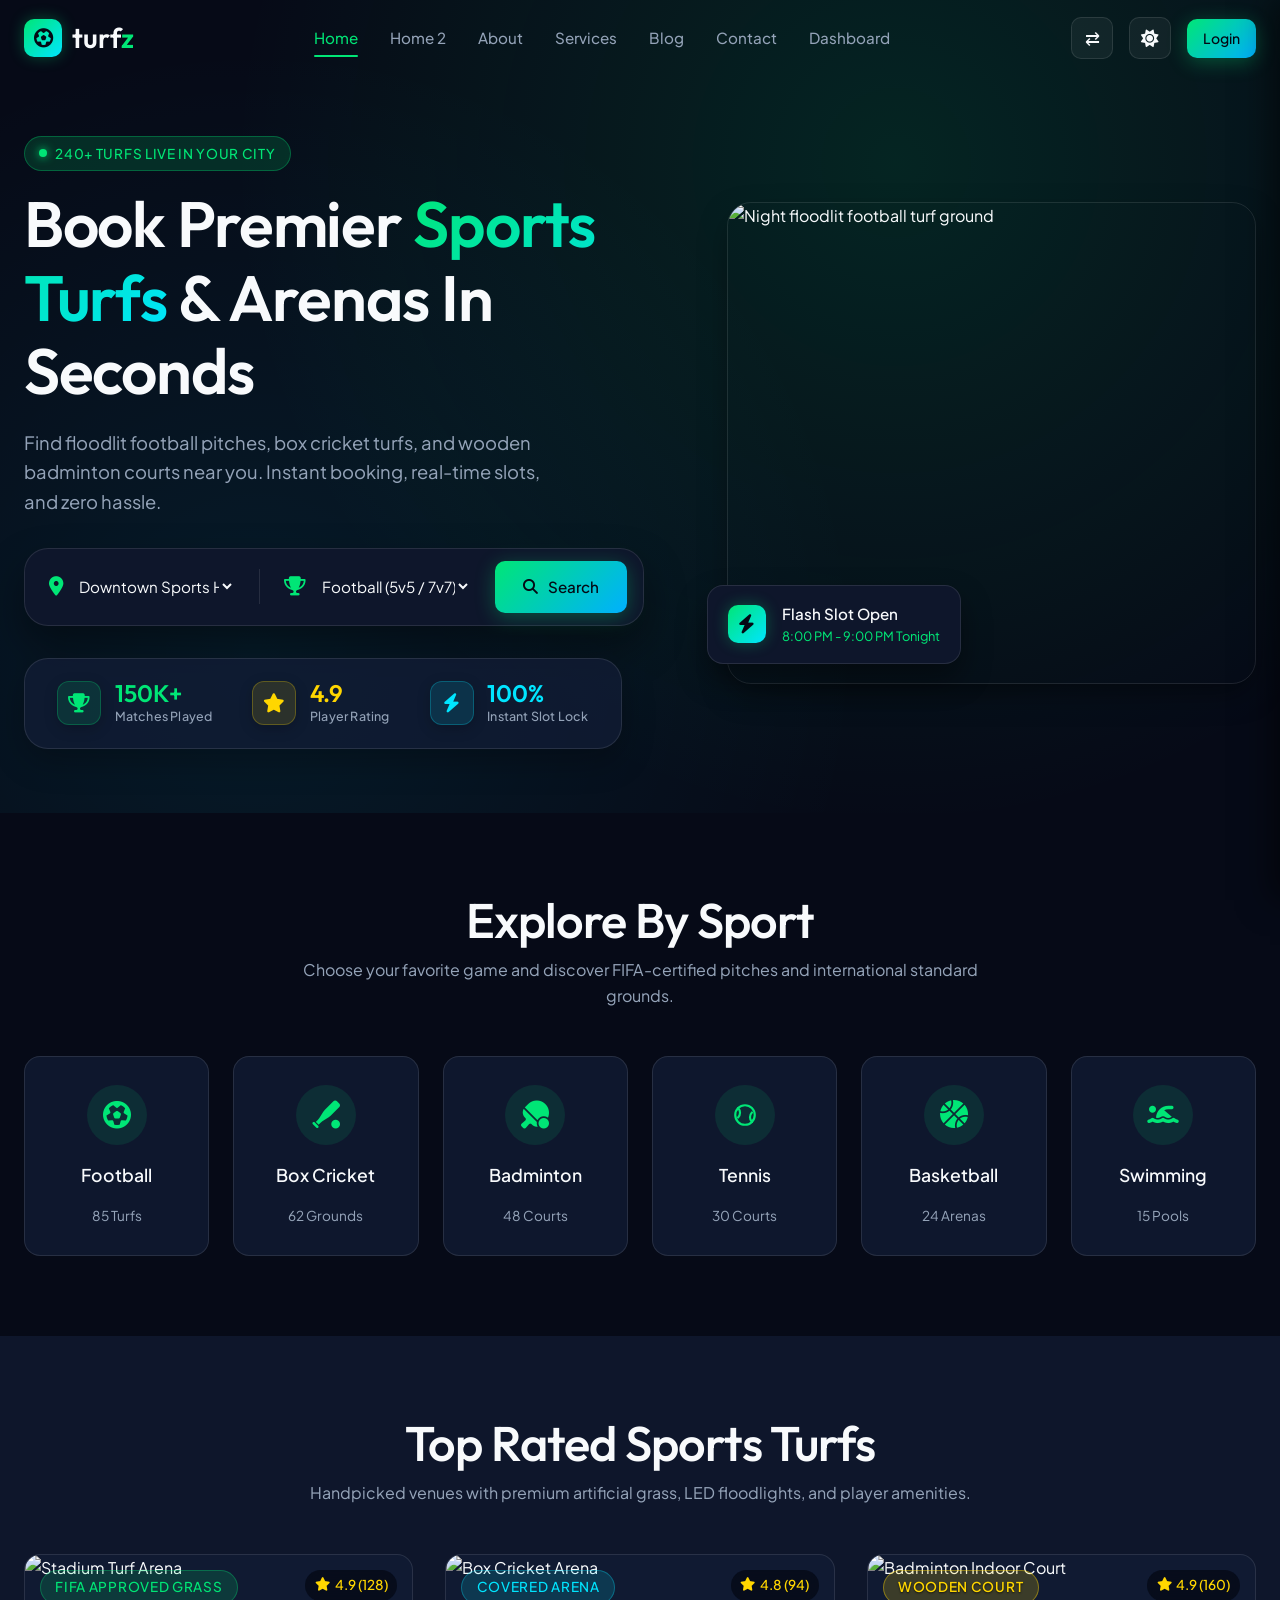
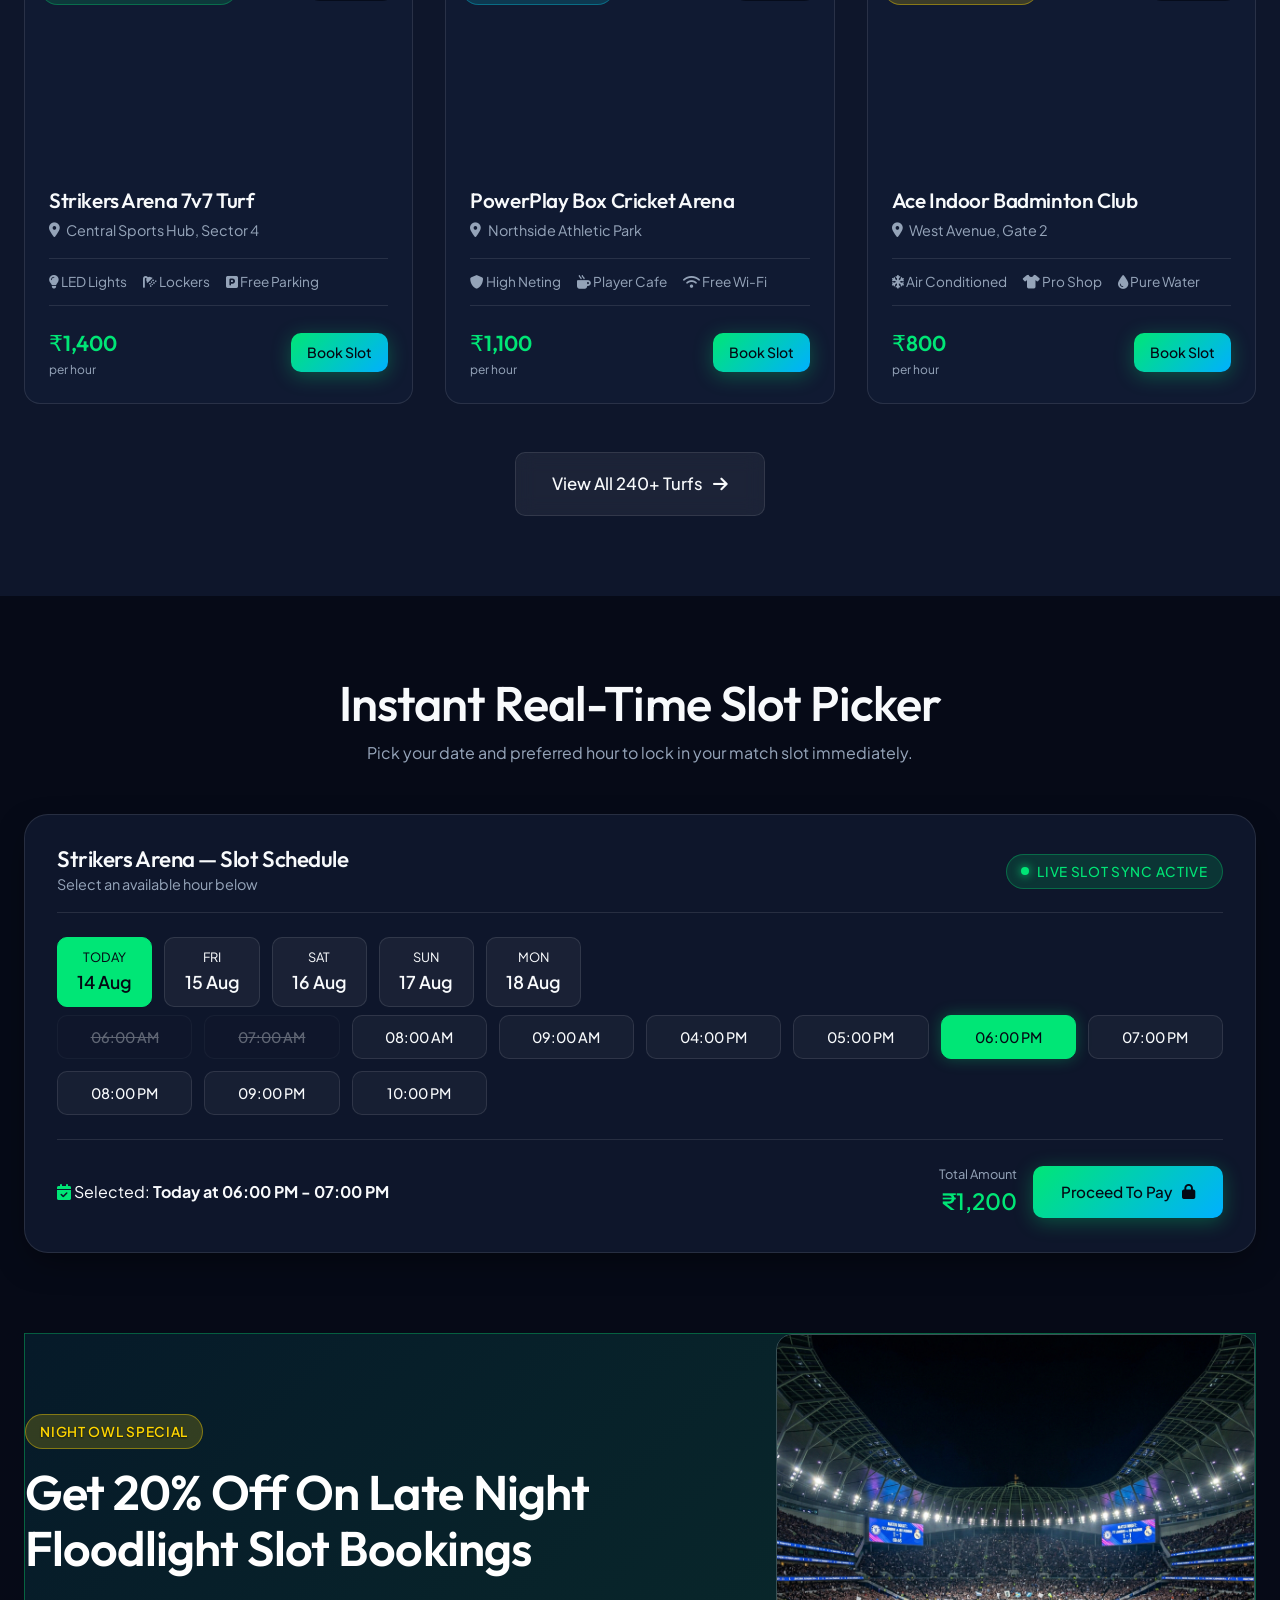
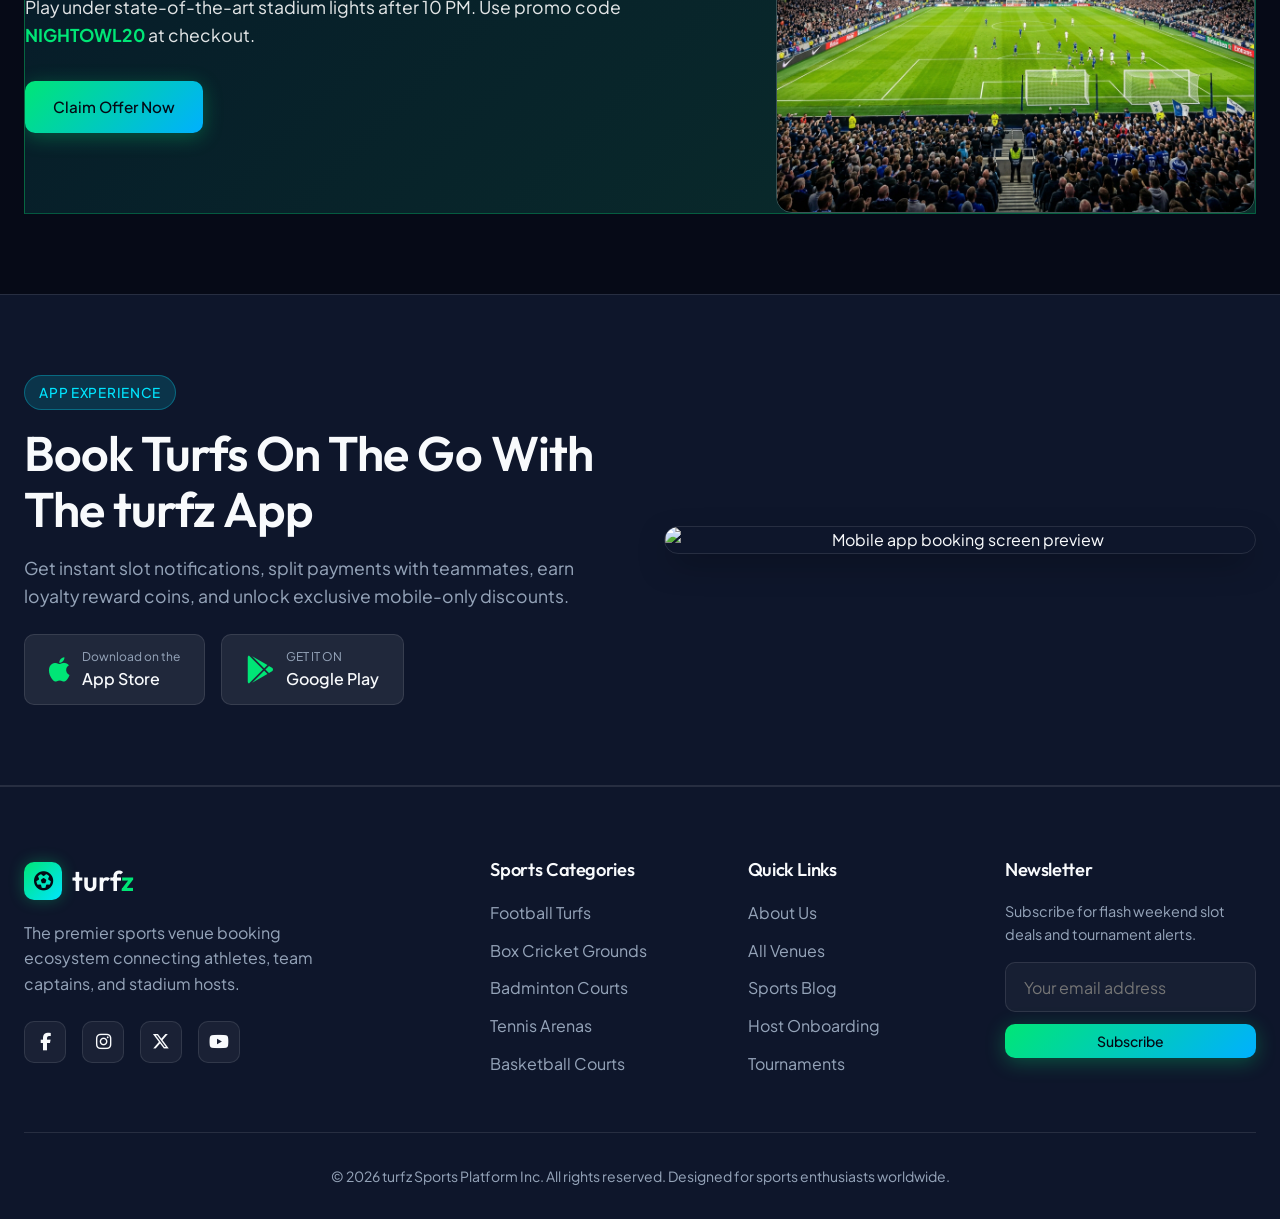
==== commit 4edcc856: "add the css file" ====
--- a/index.html
+++ b/index.html
@@ -350,14 +350,14 @@
           <button class="slot-btn">10:00 PM</button>
         </div>
 
-        <div style="display: flex; align-items: center; justify-content: space-between; flex-wrap: wrap; gap: 1rem; padding-top: 1.5rem; border-top: 1px solid var(--border-color);">
-          <div class="selected-slot-summary" style="font-size: 1.05rem;">
+        <div class="slot-picker-footer" style="display: flex; align-items: center; justify-content: space-between; flex-wrap: wrap; gap: 1rem; padding-top: 1.5rem; border-top: 1px solid var(--border-color);">
+          <div class="selected-slot-summary" style="font-size: 1rem; word-break: break-word; flex: 1 1 auto; min-width: 0;">
             <i class="fa-solid fa-calendar-check" style="color: var(--primary);"></i> Selected: <strong>Today at 06:00 PM - 07:00 PM</strong>
           </div>
-          <div style="display: flex; align-items: center; gap: 1.5rem;">
+          <div style="display: flex; align-items: center; gap: 1rem; flex-shrink: 0; flex-wrap: wrap;">
             <div style="text-align: right;">
               <span style="font-size: 0.8rem; color: var(--text-muted); display: block;">Total Amount</span>
-              <span class="total-booking-price" style="font-size: 1.5rem; font-weight: 580; color: var(--primary);">₹1,200</span>
+              <span class="total-booking-price" style="font-size: 1.4rem; font-weight: 580; color: var(--primary);">₹1,200</span>
             </div>
             <a href="dashboard.html" class="btn btn-primary">Proceed To Pay <i class="fa-solid fa-lock"></i></a>
           </div>
--- a/assets/css/style.css
+++ b/assets/css/style.css
@@ -72,13 +72,121 @@
   --bg-surface: #FFFFFF;
   --bg-card: #FFFFFF;
   --bg-card-hover: #F8FAFC;
-  --bg-glass: rgba(255, 255, 255, 0.85);
-  --border-color: #E2E8F0;
+  --bg-glass: rgba(255, 255, 255, 0.9);
+  --border-color: #CBD5E1;
   --border-active: var(--primary);
   --text-main: #0F172A;
-  --text-muted: #64748B;
+  --text-muted: #475569;
   --text-inverse: #FFFFFF;
+  --accent: #D97706;
   --shadow: 0 10px 25px -5px rgba(0, 0, 0, 0.08);
+}
+
+[data-theme="light"] body {
+  background-color: #F1F5F9;
+  color: #0F172A;
+}
+
+[data-theme="light"] h1,
+[data-theme="light"] h2,
+[data-theme="light"] h3,
+[data-theme="light"] h4,
+[data-theme="light"] h5,
+[data-theme="light"] h6 {
+  color: #0F172A;
+}
+
+[data-theme="light"] .hero-subtext,
+[data-theme="light"] .section-subtext,
+[data-theme="light"] .lead-text {
+  color: #475569;
+}
+
+[data-theme="light"] .glass-card:not(.promo-banner) {
+  background: #FFFFFF;
+  border-color: #E2E8F0;
+  color: #0F172A;
+}
+
+[data-theme="light"] .glass-card:not(.promo-banner) h1,
+[data-theme="light"] .glass-card:not(.promo-banner) h2,
+[data-theme="light"] .glass-card:not(.promo-banner) h3,
+[data-theme="light"] .glass-card:not(.promo-banner) h4 {
+  color: #0F172A;
+}
+
+[data-theme="light"] .hero-search-box {
+  background: #FFFFFF;
+  border-color: #CBD5E1;
+}
+
+[data-theme="light"] .form-label {
+  color: #334155;
+}
+
+[data-theme="light"] .form-input {
+  background: #FFFFFF;
+  border-color: #CBD5E1;
+  color: #0F172A;
+}
+
+[data-theme="light"] select.form-input option {
+  background-color: #FFFFFF;
+  color: #0F172A;
+}
+
+[data-theme="light"] .stat-card {
+  background: #FFFFFF;
+  border: 1px solid #E2E8F0;
+}
+
+[data-theme="light"] .stat-number {
+  color: #0F172A;
+}
+
+[data-theme="light"] .stat-label {
+  color: #475569;
+}
+
+[data-theme="light"] .slot-picker-container {
+  background: #FFFFFF;
+  border-color: #E2E8F0;
+}
+
+[data-theme="light"] .slot-picker-header h3 {
+  color: #0F172A;
+}
+
+[data-theme="light"] .day-chip {
+  background: #F8FAFC;
+  border-color: #CBD5E1;
+  color: #0F172A;
+}
+
+[data-theme="light"] .day-chip.active {
+  background: var(--primary);
+  color: #040914;
+}
+
+[data-theme="light"] .slot-btn {
+  background: #F8FAFC;
+  border-color: #CBD5E1;
+  color: #0F172A;
+}
+
+[data-theme="light"] .slot-btn.disabled {
+  background: #F1F5F9;
+  color: #94A3B8;
+}
+
+[data-theme="light"] .mobile-drawer {
+  background: #FFFFFF;
+  border-color: #E2E8F0;
+}
+
+[data-theme="light"] .header.scrolled {
+  background: rgba(255, 255, 255, 0.95);
+  border-bottom-color: #E2E8F0;
 }
 
 /* Reset & Base */
@@ -91,6 +199,7 @@
 html {
   scroll-behavior: smooth;
   font-size: 16px;
+  overflow-x: hidden;
 }
 
 body {
@@ -100,6 +209,7 @@
   line-height: 1.6;
   font-weight: var(--weight-body);
   overflow-x: hidden;
+  max-width: 100%;
   transition: background-color 0.3s ease, color 0.3s ease;
 }
 
@@ -194,9 +304,19 @@
 }
 
 .badge-volt {
-  background: rgba(255, 214, 0, 0.15);
-  color: var(--accent);
-  border: 1px solid rgba(255, 214, 0, 0.3);
+  background: rgba(255, 214, 0, 0.18);
+  color: #FFD600;
+  border: 1px solid rgba(255, 214, 0, 0.4);
+  font-weight: 580;
+  text-shadow: 0 1px 2px rgba(0, 0, 0, 0.7);
+}
+
+[data-theme="light"] .badge-volt {
+  background: #FEF3C7 !important;
+  color: #92400E !important;
+  border: 1px solid #FCD34D !important;
+  font-weight: 600 !important;
+  text-shadow: none !important;
 }
 
 .pulsing-dot {
@@ -1044,26 +1164,55 @@
 /* ==========================================================================
    COMMUNITY & PROMO BANNERS
    ========================================================================== */
-.promo-banner {
-  background: linear-gradient(135deg, #061A29 0%, #0A2E2B 100%);
-  border: 1px solid rgba(0, 230, 118, 0.3);
-  border-radius: var(--radius-lg);
-  padding: 3rem;
+.promo-banner,
+.promo-banner.glass-card {
+  background: linear-gradient(135deg, #061A29 0%, #0A2E2B 100%) !important;
+  border: 1px solid rgba(0, 230, 118, 0.3) !important;
   position: relative;
   overflow: hidden;
-  color: #FFFFFF;
+  color: #FFFFFF !important;
+}
+
+[data-theme="light"] .promo-banner,
+[data-theme="light"] .promo-banner.glass-card {
+  background: linear-gradient(135deg, #061A29 0%, #0A2E2B 100%) !important;
+  border: 1px solid rgba(0, 230, 118, 0.3) !important;
+  color: #FFFFFF !important;
 }
 
 .promo-banner h1,
 .promo-banner h2,
 .promo-banner h3,
-.promo-banner .promo-title {
+.promo-banner h4,
+.promo-banner .promo-title,
+[data-theme="light"] .promo-banner h1,
+[data-theme="light"] .promo-banner h2,
+[data-theme="light"] .promo-banner h3,
+[data-theme="light"] .promo-banner h4,
+[data-theme="light"] .promo-banner .promo-title {
   color: #FFFFFF !important;
 }
 
 .promo-banner p,
-.promo-banner .promo-text {
-  color: rgba(255, 255, 255, 0.85) !important;
+.promo-banner .promo-text,
+.promo-banner .form-label,
+[data-theme="light"] .promo-banner p,
+[data-theme="light"] .promo-banner .promo-text,
+[data-theme="light"] .promo-banner .form-label {
+  color: rgba(255, 255, 255, 0.88) !important;
+}
+
+.promo-banner .form-input,
+[data-theme="light"] .promo-banner .form-input {
+  background: rgba(255, 255, 255, 0.08) !important;
+  border-color: rgba(255, 255, 255, 0.2) !important;
+  color: #FFFFFF !important;
+}
+
+.promo-banner select.form-input option,
+[data-theme="light"] .promo-banner select.form-input option {
+  background-color: #0E162B !important;
+  color: #FFFFFF !important;
 }
 
 .promo-banner strong {
@@ -1075,6 +1224,71 @@
   grid-template-columns: 1.2fr 0.8fr;
   gap: 2rem;
   align-items: center;
+}
+
+.calc-banner {
+  padding: 3rem;
+}
+
+.calc-grid {
+  display: grid;
+  grid-template-columns: repeat(auto-fit, minmax(300px, 1fr));
+  gap: 3rem;
+  align-items: center;
+  position: relative;
+  z-index: 1;
+  width: 100%;
+}
+
+.calc-img-wrapper {
+  position: relative;
+  margin-bottom: 1.5rem;
+  overflow: hidden;
+  border-radius: var(--radius-lg);
+  width: 100%;
+  max-width: 100%;
+}
+
+.calc-img {
+  width: 100% !important;
+  max-width: 100% !important;
+  min-width: 100% !important;
+  height: 260px;
+  object-fit: cover !important;
+  object-position: center !important;
+  display: block !important;
+  border-radius: var(--radius-lg);
+  border: 2px solid rgba(255, 255, 255, 0.1);
+  box-shadow: 0 15px 35px rgba(0, 0, 0, 0.4);
+}
+
+/* Step Cards Grid (About Page Alignment) */
+.step-cards-grid {
+  display: grid;
+  grid-template-columns: repeat(auto-fit, minmax(280px, 1fr));
+  gap: 2rem;
+  margin-top: 2rem;
+  align-items: stretch;
+}
+
+.step-card {
+  display: flex;
+  flex-direction: column;
+  height: 100%;
+}
+
+.step-card h3 {
+  min-height: 3.2rem;
+  margin-bottom: 0.5rem;
+  display: flex;
+  align-items: flex-start;
+  line-height: 1.35;
+}
+
+@media (max-width: 768px) {
+  .step-card h3 {
+    min-height: auto;
+  }
 }
 
 /* ==========================================================================
@@ -1357,16 +1571,20 @@
    STEP 7 — RESPONSIVE BREAKPOINTS (CRITICAL RULE)
    ========================================================================== */
 @media (max-width: 1024px) {
+  /* Prevent horizontal overflow */
+  html, body { overflow-x: hidden; max-width: 100%; }
+  
   /* Hide Desktop Horizontal Navbar Links, Theme/RTL Toggles, & Login Btn in Header */
-  .nav-links { display: none; }
-  .header-theme-toggle { display: none; }
-  .header .rtl-toggle-btn { display: none; }
-  .header .nav-actions .btn { display: none; }
-  .hamburger-toggle { display: block; }
+  .nav-links { display: none !important; }
+  .header-theme-toggle { display: none !important; }
+  .header .rtl-toggle-btn { display: none !important; }
+  .header .nav-actions .btn { display: none !important; }
+  .hamburger-toggle { display: flex !important; align-items: center; justify-content: center; }
+  .nav-actions { gap: 0; }
   
   .hero-grid { grid-template-columns: 1fr; text-align: center; }
   .hero-subtext { margin-inline: auto; }
-  .hero-search-box { margin-inline: auto; flex-direction: column; }
+  .hero-search-box { margin-inline: auto; flex-direction: column; width: 100%; max-width: 100%; }
   .search-divider { display: none; }
   .hero-stats {
     margin-inline: auto;
@@ -1433,39 +1651,587 @@
   .venue-body { padding: 1.25rem 1rem; }
   .venue-specs { flex-wrap: wrap; gap: 0.5rem 0.85rem; font-size: 0.8rem; }
   .venue-footer { gap: 0.75rem 1rem; }
-  .promo-grid { grid-template-columns: 1fr; }
-  .app-grid { grid-template-columns: 1fr; }
+  .promo-grid { grid-template-columns: 1fr; text-align: center; }
+  .app-grid { grid-template-columns: 1fr; text-align: center; }
   .footer-grid { grid-template-columns: 1fr; text-align: center; }
   .footer-col h4 { margin-inline: auto; }
+  
+  .calc-banner {
+    padding: 1.5rem 1rem !important;
+  }
+  .calc-grid {
+    grid-template-columns: 1fr !important;
+    gap: 1.5rem !important;
+  }
+  .calc-img {
+    height: 200px !important;
+    width: 100% !important;
+  }
 }
 
 @media (max-width: 480px) {
-  .venue-footer { gap: 0.75rem; justify-content: space-between; }
-  .venue-title { font-size: 1.15rem; }
-  .price-val { font-size: 1.2rem; }
+  .container {
+    padding-inline: 1rem;
+    width: 100%;
+    max-width: 100%;
+  }
+
+  h1, .hero-title {
+    font-size: clamp(1.5rem, 7vw, 2rem) !important;
+    line-height: 1.2;
+    word-break: break-word;
+    overflow-wrap: break-word;
+    max-width: 100%;
+  }
+
+  h2, .section-title {
+    font-size: clamp(1.15rem, 4.8vw, 1.45rem) !important;
+    line-height: 1.25 !important;
+    text-align: center !important;
+    margin-inline: auto !important;
+    padding-inline: 0.5rem !important;
+    max-width: 100% !important;
+    word-break: normal !important;
+    overflow-wrap: break-word !important;
+  }
+
+  h3 {
+    font-size: clamp(1.1rem, 4.5vw, 1.3rem) !important;
+  }
+
+  .badge {
+    font-size: 0.72rem;
+    padding: 0.35rem 0.7rem;
+    white-space: normal;
+    text-align: center;
+    max-width: 100%;
+    word-break: break-word;
+    display: inline-flex;
+    justify-content: center;
+    align-items: center;
+    line-height: 1.3;
+  }
+
+  .hero-section {
+    padding-top: 6.5rem;
+    padding-bottom: 2.5rem;
+  }
+
+  .hero-subtext, .lead-text, .section-subtext {
+    font-size: 0.95rem;
+    line-height: 1.5;
+    margin-bottom: 1.5rem;
+    padding-inline: 0.25rem;
+  }
+
+  .hero-search-box {
+    padding: 0.75rem;
+    gap: 0.65rem;
+    border-radius: var(--radius);
+    width: 100%;
+  }
+
+  .search-field {
+    gap: 0.5rem;
+    padding-inline: 0.25rem;
+    width: 100%;
+  }
+
+  .search-field select, .search-field input {
+    font-size: 0.88rem;
+    width: 100%;
+  }
+
+  .hero-search-box .btn {
+    width: 100%;
+  }
+
+  .sports-grid {
+    grid-template-columns: repeat(2, 1fr);
+    gap: 0.75rem;
+  }
+
+  .sport-card {
+    padding: 1.25rem 0.65rem;
+    gap: 0.65rem;
+  }
+
+  .sport-icon {
+    width: 48px;
+    height: 48px;
+    font-size: 1.35rem;
+  }
+
+  .sport-name {
+    font-size: 0.95rem;
+  }
+
+  .slot-picker-container {
+    padding: 1.1rem 0.85rem;
+  }
+
+  .slot-picker-header {
+    flex-direction: column;
+    align-items: center;
+    text-align: center;
+  }
+
+  .slots-grid {
+    grid-template-columns: repeat(3, 1fr);
+    gap: 0.5rem;
+  }
+
+  .slot-btn {
+    padding: 0.6rem 0.25rem;
+    font-size: 0.82rem;
+  }
+
+  .promo-banner {
+    padding: 1.5rem 1rem;
+  }
+
+  .store-btns {
+    flex-direction: column;
+    width: 100%;
+  }
+
+  .store-btn {
+    width: 100%;
+    justify-content: center;
+  }
+
+  .venue-footer {
+    gap: 0.75rem;
+    justify-content: space-between;
+  }
+
+  .venue-title {
+    font-size: 1.15rem;
+  }
+
+  .price-val {
+    font-size: 1.2rem;
+  }
+
+  .floating-badge-box {
+    position: relative;
+    bottom: auto;
+    left: auto;
+    right: auto;
+    margin-top: 1rem;
+    justify-content: center;
+  }
+
+  .hero-btns-group {
+    flex-direction: column;
+    width: 100%;
+    gap: 0.75rem !important;
+  }
+
+  .hero-btns-group .btn {
+    width: 100%;
+  }
 }
 
 @media (max-width: 360px) {
-  .container { padding-inline: 1rem; }
-  .btn { width: 100%; }
-  .mobile-drawer { width: 100%; }
+  /* Root overflow fix */
+  html, body {
+    overflow-x: hidden;
+    max-width: 100%;
+  }
+
+  .container {
+    padding-inline: 0.75rem;
+    max-width: 100%;
+    width: 100%;
+  }
+
+  /* ── Header & Nav ── */
+  .header {
+    padding-block: 0.6rem;
+    width: 100%;
+    left: 0;
+    right: 0;
+  }
+
+  .navbar {
+    display: flex;
+    align-items: center;
+    justify-content: space-between;
+    width: 100%;
+    overflow: hidden;
+    gap: 0;
+  }
+
+  .nav-links { display: none !important; }
+  .header-theme-toggle { display: none !important; }
+  .header .rtl-toggle-btn { display: none !important; }
+  .header .nav-actions .btn { display: none !important; }
+  .nav-actions { gap: 0; flex-shrink: 0; }
+
+  .logo {
+    gap: 0.35rem;
+    flex-shrink: 0;
+    min-width: 0;
+  }
+
+  .logo-text {
+    font-size: 1.35rem;
+  }
+
+  .logo-icon {
+    width: 30px;
+    height: 30px;
+    min-width: 30px;
+    font-size: 0.95rem;
+    border-radius: 8px;
+  }
+
+  .hamburger-toggle {
+    display: flex !important;
+    align-items: center;
+    justify-content: center;
+    padding: 0.4rem;
+    font-size: 1.35rem;
+    flex-shrink: 0;
+  }
+
+  /* ── Buttons ── */
+  .btn {
+    width: 100%;
+    padding-inline: 0.65rem;
+    padding-block: 0.75rem;
+    font-size: 0.875rem;
+    white-space: normal;
+    text-align: center;
+    justify-content: center;
+    box-sizing: border-box;
+  }
+
+  .btn-lg {
+    padding: 0.85rem 0.65rem;
+    font-size: 0.9rem;
+  }
+
+  .btn-sm {
+    padding: 0.5rem 0.65rem;
+    font-size: 0.82rem;
+  }
+
+  /* ── Mobile Drawer ── */
+  .mobile-drawer {
+    width: 100%;
+    right: -100%;
+  }
+
+  .mobile-drawer.open {
+    right: 0;
+  }
+
+  /* ── Hero Section ── */
+  .hero-section {
+    padding-top: 5.5rem;
+    padding-bottom: 2rem;
+    text-align: center;
+  }
+
+  .hero-content {
+    width: 100%;
+    max-width: 100%;
+    display: flex;
+    flex-direction: column;
+    align-items: center;
+  }
+
+  h1, .hero-title {
+    font-size: clamp(1.4rem, 6.5vw, 1.85rem) !important;
+    line-height: 1.2;
+    word-break: break-word;
+    overflow-wrap: break-word;
+    max-width: 100%;
+  }
+
+  h2, .section-title {
+    font-size: clamp(1.05rem, 4.5vw, 1.3rem) !important;
+    line-height: 1.25 !important;
+    text-align: center !important;
+    margin-inline: auto !important;
+    padding-inline: 0.25rem !important;
+    max-width: 100% !important;
+    word-break: normal !important;
+    overflow-wrap: break-word !important;
+  }
+
+  h3 {
+    font-size: clamp(1.05rem, 4.5vw, 1.25rem) !important;
+    word-break: break-word;
+  }
+
+  /* ── Badge ── */
+  .badge {
+    font-size: 0.68rem;
+    padding: 0.3rem 0.6rem;
+    white-space: normal;
+    text-align: center;
+    max-width: 90%;
+    word-break: break-word;
+    display: inline-flex;
+    justify-content: center;
+    align-items: center;
+    line-height: 1.3;
+    letter-spacing: 0.03em;
+  }
+
+  /* ── Hero Subtext & Section Subtext ── */
+  .hero-subtext, .lead-text {
+    font-size: 0.9rem;
+    line-height: 1.55;
+    padding-inline: 0;
+    max-width: 100%;
+  }
+
+  .section-subtext {
+    font-size: 0.82rem !important;
+    line-height: 1.45 !important;
+    text-align: center !important;
+    margin-inline: auto !important;
+    padding-inline: 0.25rem !important;
+    margin-bottom: 1.5rem !important;
+    max-width: 100% !important;
+  }
+
+  /* ── Hero Search ── */
+  .hero-search-box {
+    padding: 0.65rem;
+    gap: 0.5rem;
+    width: 100%;
+    max-width: 100%;
+    flex-direction: column;
+  }
+
+  .search-field {
+    gap: 0.4rem;
+    padding-inline: 0;
+    width: 100%;
+  }
+
+  .search-field select, .search-field input {
+    font-size: 0.85rem;
+    width: 100%;
+    max-width: 100%;
+  }
+
+  .hero-search-box .btn {
+    width: 100%;
+  }
+
+  /* ── Hero Stats ── */
   .hero-stats {
-    padding: 0.6rem 0.25rem;
-    gap: 0.25rem;
-  }
+    display: grid;
+    grid-template-columns: repeat(3, 1fr);
+    padding: 0.5rem 0.25rem;
+    gap: 0.15rem;
+    width: 100%;
+    max-width: 100%;
+    box-sizing: border-box;
+    border-radius: var(--radius-sm);
+  }
+
   .stat-card {
-    padding: 0.4rem 0.1rem;
-  }
+    padding: 0.35rem 0.1rem;
+    gap: 0.2rem;
+    flex-direction: column;
+    align-items: center;
+    text-align: center;
+  }
+
   .stat-icon {
-    width: 32px;
-    height: 32px;
-    min-width: 32px;
-    font-size: 0.9rem;
-  }
+    width: 28px;
+    height: 28px;
+    min-width: 28px;
+    font-size: 0.8rem;
+    border-radius: 7px;
+  }
+
   .stat-number {
-    font-size: 1.05rem;
-  }
+    font-size: 0.88rem;
+    line-height: 1.1;
+  }
+
   .stat-label {
-    font-size: 0.65rem;
-  }
-}
+    font-size: 0.58rem;
+    line-height: 1.2;
+    white-space: normal;
+    word-break: break-word;
+  }
+
+  /* ── Hero Visual (image + floating badge) ── */
+  .hero-visual {
+    width: 100%;
+    max-width: 100%;
+  }
+
+  .hero-image-wrapper img {
+    height: 220px;
+  }
+
+  .floating-badge-box {
+    position: relative;
+    bottom: auto;
+    left: auto;
+    right: auto;
+    margin-top: 0.75rem;
+    justify-content: center;
+    width: 100%;
+    max-width: 100%;
+    box-sizing: border-box;
+    animation: none;
+  }
+
+  /* ── Sports Grid ── */
+  .sports-grid {
+    grid-template-columns: repeat(2, 1fr);
+    gap: 0.5rem;
+  }
+
+  .sport-card {
+    padding: 0.9rem 0.35rem;
+    gap: 0.5rem;
+  }
+
+  .sport-icon {
+    width: 44px;
+    height: 44px;
+    font-size: 1.2rem;
+  }
+
+  .sport-name {
+    font-size: 0.88rem;
+  }
+
+  .sport-count {
+    font-size: 0.75rem;
+  }
+
+  /* ── Venue Cards ── */
+  .venue-title { font-size: 1.05rem; }
+  .price-val { font-size: 1.15rem; }
+  .venue-body { padding: 1rem 0.75rem; }
+  .venue-specs { flex-wrap: wrap; gap: 0.4rem 0.6rem; font-size: 0.78rem; }
+  .venue-footer { gap: 0.65rem; justify-content: space-between; }
+
+  /* ── Slot Picker ── */
+  .slot-picker-container {
+    padding: 1rem 0.65rem;
+  }
+
+  .slot-picker-header {
+    flex-direction: column;
+    align-items: flex-start;
+    gap: 0.75rem;
+  }
+
+  .slot-days {
+    gap: 0.5rem;
+    padding-bottom: 0.5rem;
+    -webkit-overflow-scrolling: touch;
+  }
+
+  .day-chip {
+    min-width: 72px;
+    padding: 0.5rem 0.65rem;
+    font-size: 0.8rem;
+  }
+
+  .slots-grid {
+    grid-template-columns: repeat(3, 1fr);
+    gap: 0.4rem;
+  }
+
+  .slot-btn {
+    padding: 0.5rem 0.1rem;
+    font-size: 0.75rem;
+  }
+
+  /* ── Promo Banner ── */
+  .promo-banner {
+    padding: 1.25rem 0.85rem;
+  }
+
+  /* ── Store Buttons ── */
+  .store-btns {
+    flex-direction: column;
+    width: 100%;
+  }
+
+  .store-btn {
+    width: 100%;
+    justify-content: center;
+  }
+
+  /* ── Tournament Ticker ── */
+  .tournament-ticker {
+    flex-direction: column !important;
+    text-align: center !important;
+    align-items: center !important;
+    padding: 1rem 0.75rem !important;
+    gap: 0.75rem !important;
+  }
+
+  /* ── Hero Buttons Group ── */
+  .hero-btns-group {
+    flex-direction: column;
+    width: 100%;
+    gap: 0.65rem !important;
+    margin-bottom: 2rem !important;
+  }
+
+  .hero-btns-group .btn {
+    width: 100%;
+  }
+
+  /* ── Footer ── */
+  .footer {
+    padding-top: 3rem;
+  }
+
+  .footer-grid {
+    grid-template-columns: 1fr;
+    gap: 2rem;
+    text-align: center;
+  }
+
+  .footer-col h4 { margin-inline: auto; }
+
+  .footer-links {
+    align-items: center;
+  }
+
+  .footer-bottom {
+    font-size: 0.8rem;
+  }
+
+  /* ── Auth Card ── */
+  .auth-card {
+    padding: 1.5rem 0.85rem;
+  }
+
+  /* ── Slot Picker Footer ── */
+  .slot-picker-footer {
+    flex-direction: column !important;
+    align-items: flex-start !important;
+  }
+
+  .slot-picker-footer > div:last-child {
+    width: 100%;
+    justify-content: space-between;
+  }
+
+  .slot-picker-footer .btn {
+    flex: 1;
+  }
+
+  /* ── Section spacing ── */
+  .section { padding-block: 2.5rem; }
+}
+
